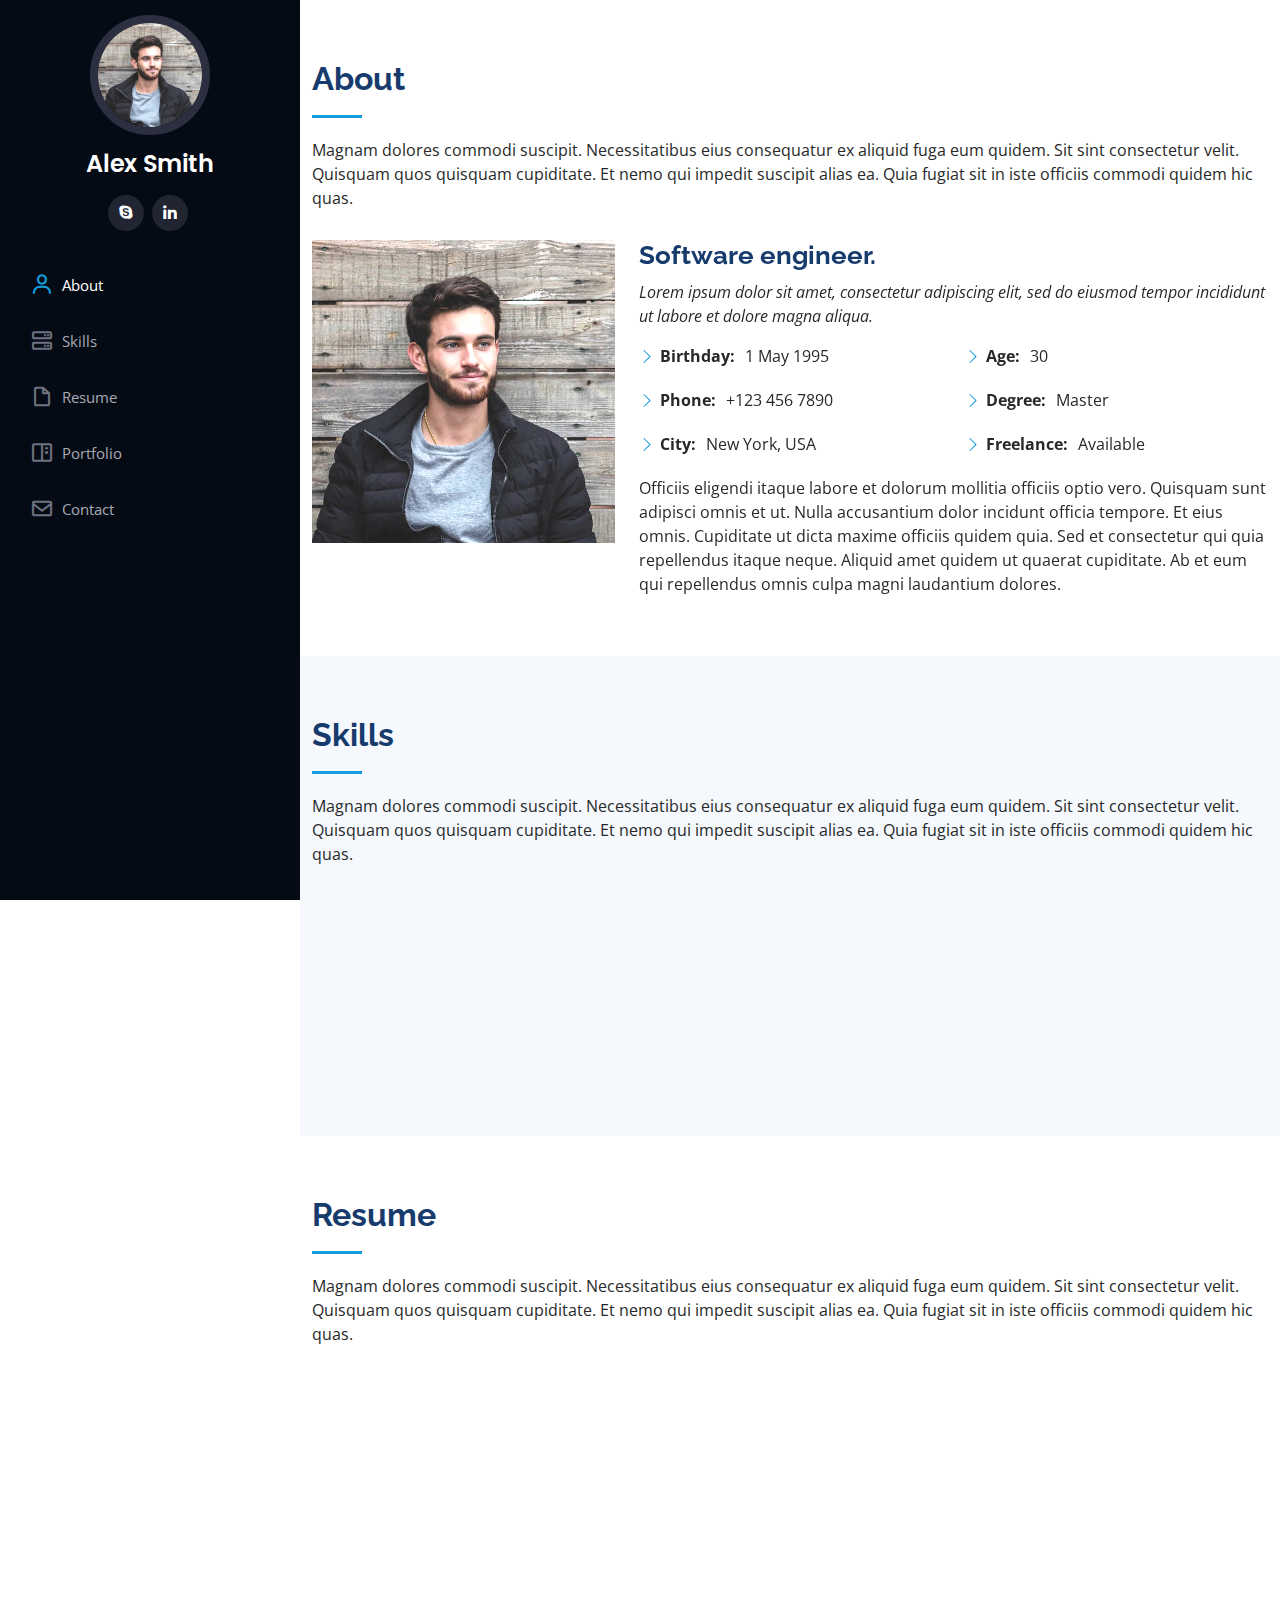
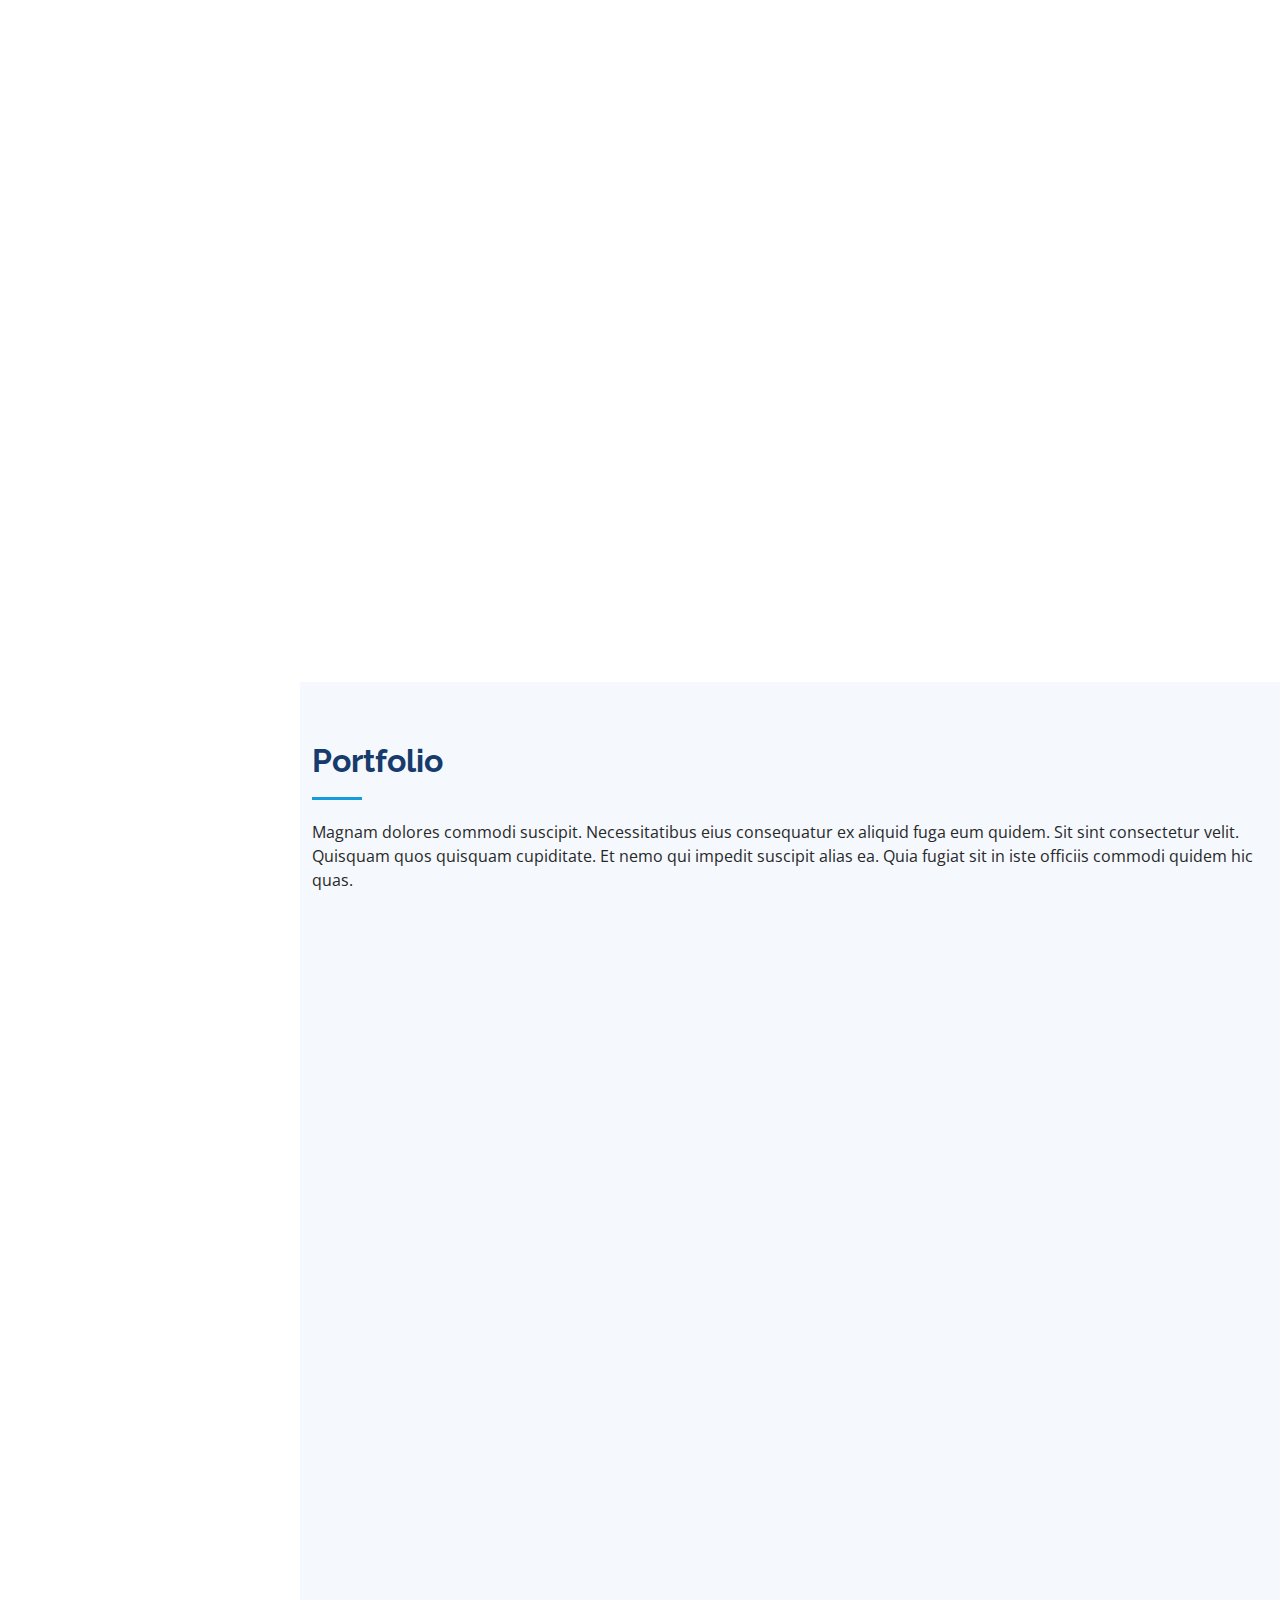
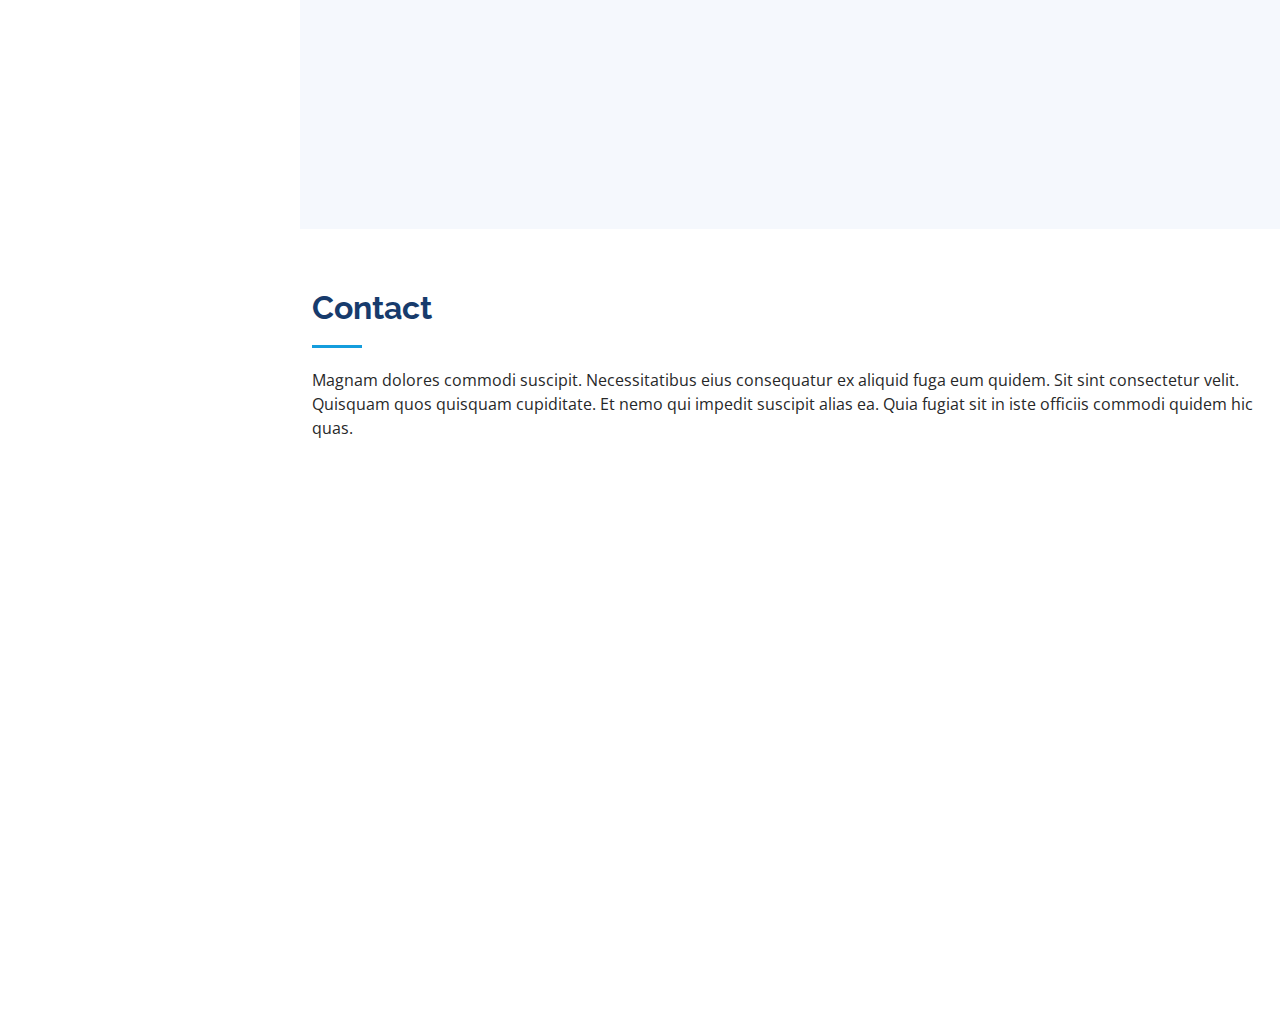
==== index.html @ 9b65c8a4 "first commit" ====
<!DOCTYPE html>
<html lang="en">

<head>
  <meta charset="utf-8">
  <meta content="width=device-width, initial-scale=1.0" name="viewport">

  <title>Portfolio</title>
  <meta content="" name="description">
  <meta content="" name="keywords">

  <!-- Favicons -->
  <link href="assets/img/favicon.png" rel="icon">
  <link href="assets/img/apple-touch-icon.png" rel="apple-touch-icon">

  <!-- Google Fonts -->
  <link href="https://fonts.googleapis.com/css?family=Open+Sans:300,300i,400,400i,600,600i,700,700i|Raleway:300,300i,400,400i,500,500i,600,600i,700,700i|Poppins:300,300i,400,400i,500,500i,600,600i,700,700i" rel="stylesheet">

  <!-- Vendor CSS Files -->
  <link href="assets/vendor/aos/aos.css" rel="stylesheet">
  <link href="assets/vendor/bootstrap/css/bootstrap.min.css" rel="stylesheet">
  <link href="assets/vendor/bootstrap-icons/bootstrap-icons.css" rel="stylesheet">
  <link href="assets/vendor/boxicons/css/boxicons.min.css" rel="stylesheet">
  <link href="assets/vendor/glightbox/css/glightbox.min.css" rel="stylesheet">
  <link href="assets/vendor/swiper/swiper-bundle.min.css" rel="stylesheet">

  <!-- Template Main CSS File -->
  <link href="assets/css/style.css" rel="stylesheet">

  <!-- =======================================================
  * Template Name: iPortfolio - v3.7.0
  * Template URL: https://bootstrapmade.com/iportfolio-bootstrap-portfolio-websites-template/
  * Author: BootstrapMade.com
  * License: https://bootstrapmade.com/license/
  ======================================================== -->
</head>

<body>

  <!-- ======= Mobile nav toggle button ======= -->
  <i class="bi bi-list mobile-nav-toggle d-xl-none"></i>

  <!-- ======= Header ======= -->
  <header id="header">
    <div class="d-flex flex-column">

      <div class="profile">
        <img src="assets/img/profile-img.jpg" alt="" class="img-fluid rounded-circle">
        <h1 class="text-light"><a href="index.html">Alex Smith</a></h1>
        <div class="social-links mt-3 text-center">
          <a href="#" class="google-plus"><i class="bx bxl-skype"></i></a>
          <a href="#" class="linkedin"><i class="bx bxl-linkedin"></i></a>
        </div>
      </div>

      <nav id="navbar" class="nav-menu navbar">
        <ul>
          <li><a href="#about" class="nav-link scrollto"><i class="bx bx-user"></i> <span>About</span></a></li>
          <li><a href="#skills" class="nav-link scrollto"><i class="bx bx-server"></i> <span>Skills</span></a></li>
          <li><a href="#resume" class="nav-link scrollto"><i class="bx bx-file-blank"></i> <span>Resume</span></a></li>
          <li><a href="#portfolio" class="nav-link scrollto"><i class="bx bx-book-content"></i> <span>Portfolio</span></a></li>
          <li><a href="#contact" class="nav-link scrollto"><i class="bx bx-envelope"></i> <span>Contact</span></a></li>
        </ul>
      </nav><!-- .nav-menu -->
    </div>
  </header><!-- End Header -->

  <main id="main">

    <!-- ======= About Section ======= -->
    <section id="about" class="about">
      <div class="container">

        <div class="section-title">
          <h2>About</h2>
          <p>Magnam dolores commodi suscipit. Necessitatibus eius consequatur ex aliquid fuga eum quidem. Sit sint consectetur velit. Quisquam quos quisquam cupiditate. Et nemo qui impedit suscipit alias ea. Quia fugiat sit in iste officiis commodi quidem hic quas.</p>
        </div>

        <div class="row">
          <div class="col-lg-4" data-aos="fade-right">
            <img src="assets/img/profile-img.jpg" class="img-fluid" alt="">
          </div>
          <div class="col-lg-8 pt-4 pt-lg-0 content" data-aos="fade-left">
            <h3>Software engineer.</h3>
            <p class="fst-italic">
              Lorem ipsum dolor sit amet, consectetur adipiscing elit, sed do eiusmod tempor incididunt ut labore et dolore
              magna aliqua.
            </p>
            <div class="row">
              <div class="col-lg-6">
                <ul>
                  <li><i class="bi bi-chevron-right"></i> <strong>Birthday:</strong> <span>1 May 1995</span></li>
                  <li><i class="bi bi-chevron-right"></i> <strong>Phone:</strong> <span>+123 456 7890</span></li>
                  <li><i class="bi bi-chevron-right"></i> <strong>City:</strong> <span>New York, USA</span></li>
                </ul>
              </div>
              <div class="col-lg-6">
                <ul>
                  <li><i class="bi bi-chevron-right"></i> <strong>Age:</strong> <span>30</span></li>
                  <li><i class="bi bi-chevron-right"></i> <strong>Degree:</strong> <span>Master</span></li>
                  <li><i class="bi bi-chevron-right"></i> <strong>Freelance:</strong> <span>Available</span></li>
                </ul>
              </div>
            </div>
            <p>
              Officiis eligendi itaque labore et dolorum mollitia officiis optio vero. Quisquam sunt adipisci omnis et ut. Nulla accusantium dolor incidunt officia tempore. Et eius omnis.
              Cupiditate ut dicta maxime officiis quidem quia. Sed et consectetur qui quia repellendus itaque neque. Aliquid amet quidem ut quaerat cupiditate. Ab et eum qui repellendus omnis culpa magni laudantium dolores.
            </p>
          </div>
        </div>

      </div>
    </section><!-- End About Section -->

    <!-- ======= Skills Section ======= -->
    <section id="skills" class="skills section-bg">
      <div class="container">

        <div class="section-title">
          <h2>Skills</h2>
          <p>Magnam dolores commodi suscipit. Necessitatibus eius consequatur ex aliquid fuga eum quidem. Sit sint consectetur velit. Quisquam quos quisquam cupiditate. Et nemo qui impedit suscipit alias ea. Quia fugiat sit in iste officiis commodi quidem hic quas.</p>
        </div>

        <div class="row skills-content">

          <div class="col-lg-6" data-aos="fade-up">

            <div class="progress">
              <span class="skill">HTML <i class="val">100%</i></span>
              <div class="progress-bar-wrap">
                <div class="progress-bar" role="progressbar" aria-valuenow="100" aria-valuemin="0" aria-valuemax="100"></div>
              </div>
            </div>

            <div class="progress">
              <span class="skill">CSS <i class="val">90%</i></span>
              <div class="progress-bar-wrap">
                <div class="progress-bar" role="progressbar" aria-valuenow="90" aria-valuemin="0" aria-valuemax="100"></div>
              </div>
            </div>

            <div class="progress">
              <span class="skill">JavaScript <i class="val">75%</i></span>
              <div class="progress-bar-wrap">
                <div class="progress-bar" role="progressbar" aria-valuenow="75" aria-valuemin="0" aria-valuemax="100"></div>
              </div>
            </div>

          </div>

          <div class="col-lg-6" data-aos="fade-up" data-aos-delay="100">

            <div class="progress">
              <span class="skill">PHP <i class="val">80%</i></span>
              <div class="progress-bar-wrap">
                <div class="progress-bar" role="progressbar" aria-valuenow="80" aria-valuemin="0" aria-valuemax="100"></div>
              </div>
            </div>

            <div class="progress">
              <span class="skill">WordPress/CMS <i class="val">90%</i></span>
              <div class="progress-bar-wrap">
                <div class="progress-bar" role="progressbar" aria-valuenow="90" aria-valuemin="0" aria-valuemax="100"></div>
              </div>
            </div>

            <div class="progress">
              <span class="skill">Photoshop <i class="val">55%</i></span>
              <div class="progress-bar-wrap">
                <div class="progress-bar" role="progressbar" aria-valuenow="55" aria-valuemin="0" aria-valuemax="100"></div>
              </div>
            </div>

          </div>

        </div>

      </div>
    </section><!-- End Skills Section -->

    <!-- ======= Resume Section ======= -->
    <section id="resume" class="resume">
      <div class="container">

        <div class="section-title">
          <h2>Resume</h2>
          <p>Magnam dolores commodi suscipit. Necessitatibus eius consequatur ex aliquid fuga eum quidem. Sit sint consectetur velit. Quisquam quos quisquam cupiditate. Et nemo qui impedit suscipit alias ea. Quia fugiat sit in iste officiis commodi quidem hic quas.</p>
        </div>

        <div class="row">
          <div class="col-lg-6" data-aos="fade-up">
            <h3 class="resume-title">Sumary</h3>
            <div class="resume-item pb-0">
              <h4>Alex Smith</h4>
              <p><em>Innovative and deadline-driven Graphic Designer with 3+ years of experience designing and developing user-centered digital/print marketing material from initial concept to final, polished deliverable.</em></p>
              <ul>
                <li>Portland par 127,Orlando, FL</li>
                <li>(123) 456-7891</li>
                <li>alice.barkley@example.com</li>
              </ul>
            </div>

            <h3 class="resume-title">Education</h3>
            <div class="resume-item">
              <h4>Master of Fine Arts &amp; Graphic Design</h4>
              <h5>2015 - 2016</h5>
              <p><em>Rochester Institute of Technology, Rochester, NY</em></p>
              <p>Qui deserunt veniam. Et sed aliquam labore tempore sed quisquam iusto autem sit. Ea vero voluptatum qui ut dignissimos deleniti nerada porti sand markend</p>
            </div>
            <div class="resume-item">
              <h4>Bachelor of Fine Arts &amp; Graphic Design</h4>
              <h5>2010 - 2014</h5>
              <p><em>Rochester Institute of Technology, Rochester, NY</em></p>
              <p>Quia nobis sequi est occaecati aut. Repudiandae et iusto quae reiciendis et quis Eius vel ratione eius unde vitae rerum voluptates asperiores voluptatem Earum molestiae consequatur neque etlon sader mart dila</p>
            </div>
          </div>
          <div class="col-lg-6" data-aos="fade-up" data-aos-delay="100">
            <h3 class="resume-title">Professional Experience</h3>
            <div class="resume-item">
              <h4>Senior graphic design specialist</h4>
              <h5>2019 - Present</h5>
              <p><em>Experion, New York, NY </em></p>
              <ul>
                <li>Lead in the design, development, and implementation of the graphic, layout, and production communication materials</li>
                <li>Delegate tasks to the 7 members of the design team and provide counsel on all aspects of the project. </li>
                <li>Supervise the assessment of all graphic materials in order to ensure quality and accuracy of the design</li>
                <li>Oversee the efficient use of production project budgets ranging from $2,000 - $25,000</li>
              </ul>
            </div>
            <div class="resume-item">
              <h4>Graphic design specialist</h4>
              <h5>2017 - 2018</h5>
              <p><em>Stepping Stone Advertising, New York, NY</em></p>
              <ul>
                <li>Developed numerous marketing programs (logos, brochures,infographics, presentations, and advertisements).</li>
                <li>Managed up to 5 projects or tasks at a given time while under pressure</li>
                <li>Recommended and consulted with clients on the most appropriate graphic design</li>
                <li>Created 4+ design presentations and proposals a month for clients and account managers</li>
              </ul>
            </div>
          </div>
        </div>

      </div>
    </section><!-- End Resume Section -->

    <!-- ======= Portfolio Section ======= -->
    <section id="portfolio" class="portfolio section-bg">
      <div class="container">

        <div class="section-title">
          <h2>Portfolio</h2>
          <p>Magnam dolores commodi suscipit. Necessitatibus eius consequatur ex aliquid fuga eum quidem. Sit sint consectetur velit. Quisquam quos quisquam cupiditate. Et nemo qui impedit suscipit alias ea. Quia fugiat sit in iste officiis commodi quidem hic quas.</p>
        </div>

        <div class="row" data-aos="fade-up">
          <div class="col-lg-12 d-flex justify-content-center">
            <ul id="portfolio-flters">
              <li data-filter="*" class="filter-active">All</li>
              <li data-filter=".filter-app">App</li>
              <li data-filter=".filter-card">Card</li>
              <li data-filter=".filter-web">Web</li>
            </ul>
          </div>
        </div>

        <div class="row portfolio-container" data-aos="fade-up" data-aos-delay="100">

          <div class="col-lg-4 col-md-6 portfolio-item filter-app">
            <div class="portfolio-wrap">
              <img src="assets/img/portfolio/portfolio-1.jpg" class="img-fluid" alt="">
              <div class="portfolio-links">
                <a href="assets/img/portfolio/portfolio-1.jpg" data-gallery="portfolioGallery" class="portfolio-lightbox" title="App 1"><i class="bx bx-plus"></i></a>
                <a href="portfolio-details.html" title="More Details"><i class="bx bx-link"></i></a>
              </div>
            </div>
          </div>

          <div class="col-lg-4 col-md-6 portfolio-item filter-web">
            <div class="portfolio-wrap">
              <img src="assets/img/portfolio/portfolio-2.jpg" class="img-fluid" alt="">
              <div class="portfolio-links">
                <a href="assets/img/portfolio/portfolio-2.jpg" data-gallery="portfolioGallery" class="portfolio-lightbox" title="Web 3"><i class="bx bx-plus"></i></a>
                <a href="portfolio-details.html" title="More Details"><i class="bx bx-link"></i></a>
              </div>
            </div>
          </div>

          <div class="col-lg-4 col-md-6 portfolio-item filter-app">
            <div class="portfolio-wrap">
              <img src="assets/img/portfolio/portfolio-3.jpg" class="img-fluid" alt="">
              <div class="portfolio-links">
                <a href="assets/img/portfolio/portfolio-3.jpg" data-gallery="portfolioGallery" class="portfolio-lightbox" title="App 2"><i class="bx bx-plus"></i></a>
                <a href="portfolio-details.html" title="More Details"><i class="bx bx-link"></i></a>
              </div>
            </div>
          </div>

          <div class="col-lg-4 col-md-6 portfolio-item filter-card">
            <div class="portfolio-wrap">
              <img src="assets/img/portfolio/portfolio-4.jpg" class="img-fluid" alt="">
              <div class="portfolio-links">
                <a href="assets/img/portfolio/portfolio-4.jpg" data-gallery="portfolioGallery" class="portfolio-lightbox" title="Card 2"><i class="bx bx-plus"></i></a>
                <a href="portfolio-details.html" title="More Details"><i class="bx bx-link"></i></a>
              </div>
            </div>
          </div>

          <div class="col-lg-4 col-md-6 portfolio-item filter-web">
            <div class="portfolio-wrap">
              <img src="assets/img/portfolio/portfolio-5.jpg" class="img-fluid" alt="">
              <div class="portfolio-links">
                <a href="assets/img/portfolio/portfolio-5.jpg" data-gallery="portfolioGallery" class="portfolio-lightbox" title="Web 2"><i class="bx bx-plus"></i></a>
                <a href="portfolio-details.html" title="More Details"><i class="bx bx-link"></i></a>
              </div>
            </div>
          </div>

          <div class="col-lg-4 col-md-6 portfolio-item filter-app">
            <div class="portfolio-wrap">
              <img src="assets/img/portfolio/portfolio-6.jpg" class="img-fluid" alt="">
              <div class="portfolio-links">
                <a href="assets/img/portfolio/portfolio-6.jpg" data-gallery="portfolioGallery" class="portfolio-lightbox" title="App 3"><i class="bx bx-plus"></i></a>
                <a href="portfolio-details.html" title="More Details"><i class="bx bx-link"></i></a>
              </div>
            </div>
          </div>

          <div class="col-lg-4 col-md-6 portfolio-item filter-card">
            <div class="portfolio-wrap">
              <img src="assets/img/portfolio/portfolio-7.jpg" class="img-fluid" alt="">
              <div class="portfolio-links">
                <a href="assets/img/portfolio/portfolio-7.jpg" data-gallery="portfolioGallery" class="portfolio-lightbox" title="Card 1"><i class="bx bx-plus"></i></a>
                <a href="portfolio-details.html" title="More Details"><i class="bx bx-link"></i></a>
              </div>
            </div>
          </div>

          <div class="col-lg-4 col-md-6 portfolio-item filter-card">
            <div class="portfolio-wrap">
              <img src="assets/img/portfolio/portfolio-8.jpg" class="img-fluid" alt="">
              <div class="portfolio-links">
                <a href="assets/img/portfolio/portfolio-8.jpg" data-gallery="portfolioGallery" class="portfolio-lightbox" title="Card 3"><i class="bx bx-plus"></i></a>
                <a href="portfolio-details.html" title="More Details"><i class="bx bx-link"></i></a>
              </div>
            </div>
          </div>

          <div class="col-lg-4 col-md-6 portfolio-item filter-web">
            <div class="portfolio-wrap">
              <img src="assets/img/portfolio/portfolio-9.jpg" class="img-fluid" alt="">
              <div class="portfolio-links">
                <a href="assets/img/portfolio/portfolio-9.jpg" data-gallery="portfolioGallery" class="portfolio-lightbox" title="Web 3"><i class="bx bx-plus"></i></a>
                <a href="portfolio-details.html" title="More Details"><i class="bx bx-link"></i></a>
              </div>
            </div>
          </div>

        </div>

      </div>
    </section><!-- End Portfolio Section -->

    <!-- ======= Contact Section ======= -->
    <section id="contact" class="contact">
      <div class="container">

        <div class="section-title">
          <h2>Contact</h2>
          <p>Magnam dolores commodi suscipit. Necessitatibus eius consequatur ex aliquid fuga eum quidem. Sit sint consectetur velit. Quisquam quos quisquam cupiditate. Et nemo qui impedit suscipit alias ea. Quia fugiat sit in iste officiis commodi quidem hic quas.</p>
        </div>

        <div class="row" data-aos="fade-in">

          <div class="col-lg-7 mt-5 mt-lg-0 d-flex align-items-stretch">
            <form action="forms/contact.php" method="post" role="form" class="php-email-form">
              <div class="row">
                <div class="form-group col-md-6">
                  <label for="name">Your Name</label>
                  <input type="text" name="name" class="form-control" id="name" required>
                </div>
                <div class="form-group col-md-6">
                  <label for="name">Your Email</label>
                  <input type="email" class="form-control" name="email" id="email" required>
                </div>
              </div>
              <div class="form-group">
                <label for="name">Subject</label>
                <input type="text" class="form-control" name="subject" id="subject" required>
              </div>
              <div class="form-group">
                <label for="name">Message</label>
                <textarea class="form-control" name="message" rows="2" required></textarea>
              </div>
              <div class="my-3">
                <div class="loading">Loading</div>
                <div class="error-message"></div>
                <div class="sent-message">Your message has been sent. Thank you!</div>
              </div>
              <div class="text-center"><button type="submit">Send Message</button></div>
            </form>
          </div>

          <div class="col-lg-5 d-flex align-items-stretch">
            <div class="info">
              <div class="address">
                <i class="bi bi-geo-alt"></i>
                <h4>Location:</h4>
                <p>A108 Adam Street, New York, NY 535022</p>
              </div>

              <div class="email">
                <i class="bi bi-envelope"></i>
                <h4>Email:</h4>
                <p>info@example.com</p>
              </div>

              <div class="phone">
                <i class="bi bi-phone"></i>
                <h4>Call:</h4>
                <p>+1 5589 55488 55s</p>
              </div>
            </div>

          </div>

        </div>

      </div>
    </section><!-- End Contact Section -->

  </main><!-- End #main -->

  <!-- ======= Footer ======= -->
  <footer id="footer">
  </footer><!-- End  Footer -->

  <a href="#" class="back-to-top d-flex align-items-center justify-content-center"><i class="bi bi-arrow-up-short"></i></a>

  <!-- Vendor JS Files -->
  <script src="assets/vendor/purecounter/purecounter.js"></script>
  <script src="assets/vendor/aos/aos.js"></script>
  <script src="assets/vendor/bootstrap/js/bootstrap.bundle.min.js"></script>
  <script src="assets/vendor/glightbox/js/glightbox.min.js"></script>
  <script src="assets/vendor/isotope-layout/isotope.pkgd.min.js"></script>
  <script src="assets/vendor/swiper/swiper-bundle.min.js"></script>
  <script src="assets/vendor/typed.js/typed.min.js"></script>
  <script src="assets/vendor/waypoints/noframework.waypoints.js"></script>
  <script src="assets/vendor/php-email-form/validate.js"></script>

  <!-- Template Main JS File -->
  <script src="assets/js/main.js"></script>

</body>

</html>
---- assets/css/style.css ----
/**
* Template Name: iPortfolio - v3.7.0
* Template URL: https://bootstrapmade.com/iportfolio-bootstrap-portfolio-websites-template/
* Author: BootstrapMade.com
* License: https://bootstrapmade.com/license/
*/

/*--------------------------------------------------------------
# General
--------------------------------------------------------------*/
body {
  font-family: "Open Sans", sans-serif;
  color: #272829;
}

a {
  color: #149ddd;
  text-decoration: none;
}

a:hover {
  color: #37b3ed;
  text-decoration: none;
}

h1, h2, h3, h4, h5, h6 {
  font-family: "Raleway", sans-serif;
}

/*--------------------------------------------------------------
# Back to top button
--------------------------------------------------------------*/
.back-to-top {
  position: fixed;
  visibility: hidden;
  opacity: 0;
  right: 15px;
  bottom: 15px;
  z-index: 996;
  background: #149ddd;
  width: 40px;
  height: 40px;
  border-radius: 50px;
  transition: all 0.4s;
}
.back-to-top i {
  font-size: 28px;
  color: #fff;
  line-height: 0;
}
.back-to-top:hover {
  background: #2eafec;
  color: #fff;
}
.back-to-top.active {
  visibility: visible;
  opacity: 1;
}

/*--------------------------------------------------------------
# Header
--------------------------------------------------------------*/
#header {
  position: fixed;
  top: 0;
  left: 0;
  bottom: 0;
  width: 300px;
  transition: all ease-in-out 0.5s;
  z-index: 9997;
  transition: all 0.5s;
  padding: 0 15px;
  background: #040b14;
  overflow-y: auto;
}
#header .profile img {
  margin: 15px auto;
  display: block;
  width: 120px;
  border: 8px solid #2c2f3f;
}
#header .profile h1 {
  font-size: 24px;
  margin: 0;
  padding: 0;
  font-weight: 600;
  -moz-text-align-last: center;
  text-align-last: center;
  font-family: "Poppins", sans-serif;
}
#header .profile h1 a, #header .profile h1 a:hover {
  color: #fff;
  text-decoration: none;
}
#header .profile .social-links a {
  font-size: 18px;
  display: inline-block;
  background: #212431;
  color: #fff;
  line-height: 1;
  padding: 8px 0;
  margin-right: 4px;
  border-radius: 50%;
  text-align: center;
  width: 36px;
  height: 36px;
  transition: 0.3s;
}
#header .profile .social-links a:hover {
  background: #149ddd;
  color: #fff;
  text-decoration: none;
}

#main {
  margin-left: 300px;
}

@media (max-width: 1199px) {
  #header {
    left: -300px;
  }

  #main {
    margin-left: 0;
  }
}
/*--------------------------------------------------------------
# Navigation Menu
--------------------------------------------------------------*/
/* Desktop Navigation */
.nav-menu {
  padding: 30px 0 0 0;
}
.nav-menu * {
  margin: 0;
  padding: 0;
  list-style: none;
}
.nav-menu > ul > li {
  position: relative;
  white-space: nowrap;
}
.nav-menu a, .nav-menu a:focus {
  display: flex;
  align-items: center;
  color: #a8a9b4;
  padding: 12px 15px;
  margin-bottom: 8px;
  transition: 0.3s;
  font-size: 15px;
}
.nav-menu a i, .nav-menu a:focus i {
  font-size: 24px;
  padding-right: 8px;
  color: #6f7180;
}
.nav-menu a:hover, .nav-menu .active, .nav-menu .active:focus, .nav-menu li:hover > a {
  text-decoration: none;
  color: #fff;
}
.nav-menu a:hover i, .nav-menu .active i, .nav-menu .active:focus i, .nav-menu li:hover > a i {
  color: #149ddd;
}

/* Mobile Navigation */
.mobile-nav-toggle {
  position: fixed;
  right: 15px;
  top: 15px;
  z-index: 9998;
  border: 0;
  font-size: 24px;
  transition: all 0.4s;
  outline: none !important;
  background-color: #149ddd;
  color: #fff;
  width: 40px;
  height: 40px;
  display: inline-flex;
  align-items: center;
  justify-content: center;
  line-height: 0;
  border-radius: 50px;
  cursor: pointer;
}

.mobile-nav-active {
  overflow: hidden;
}
.mobile-nav-active #header {
  left: 0;
}

/*--------------------------------------------------------------
# Hero Section
--------------------------------------------------------------*/
#hero {
  width: 100%;
  height: 100vh;
  background: url("../img/hero-bg.jpg") top center;
  background-size: cover;
}
#hero:before {
  content: "";
  background: rgba(5, 13, 24, 0.3);
  position: absolute;
  bottom: 0;
  top: 0;
  left: 0;
  right: 0;
  z-index: 1;
}
#hero .hero-container {
  position: relative;
  z-index: 2;
  min-width: 300px;
}
#hero h1 {
  margin: 0 0 10px 0;
  font-size: 64px;
  font-weight: 700;
  line-height: 56px;
  color: #fff;
}
#hero p {
  color: #fff;
  margin-bottom: 50px;
  font-size: 26px;
  font-family: "Poppins", sans-serif;
}
#hero p span {
  color: #fff;
  padding-bottom: 4px;
  letter-spacing: 1px;
  border-bottom: 3px solid #149ddd;
}
@media (min-width: 1024px) {
  #hero {
    background-attachment: fixed;
  }
}
@media (max-width: 768px) {
  #hero h1 {
    font-size: 28px;
    line-height: 36px;
  }
  #hero h2 {
    font-size: 18px;
    line-height: 24px;
    margin-bottom: 30px;
  }
}

/*--------------------------------------------------------------
# Sections General
--------------------------------------------------------------*/
section {
  padding: 60px 0;
  overflow: hidden;
}

.section-bg {
  background: #f5f8fd;
}

.section-title {
  padding-bottom: 30px;
}
.section-title h2 {
  font-size: 32px;
  font-weight: bold;
  margin-bottom: 20px;
  padding-bottom: 20px;
  position: relative;
  color: #173b6c;
}
.section-title h2::after {
  content: "";
  position: absolute;
  display: block;
  width: 50px;
  height: 3px;
  background: #149ddd;
  bottom: 0;
  left: 0;
}
.section-title p {
  margin-bottom: 0;
}

/*--------------------------------------------------------------
# About
--------------------------------------------------------------*/
.about .content h3 {
  font-weight: 700;
  font-size: 26px;
  color: #173b6c;
}
.about .content ul {
  list-style: none;
  padding: 0;
}
.about .content ul li {
  margin-bottom: 20px;
  display: flex;
  align-items: center;
}
.about .content ul strong {
  margin-right: 10px;
}
.about .content ul i {
  font-size: 16px;
  margin-right: 5px;
  color: #149ddd;
  line-height: 0;
}
.about .content p:last-child {
  margin-bottom: 0;
}

/*--------------------------------------------------------------
# Facts
--------------------------------------------------------------*/
.facts {
  padding-bottom: 30px;
}
.facts .count-box {
  padding: 30px;
  width: 100%;
}
.facts .count-box i {
  display: block;
  font-size: 44px;
  color: #149ddd;
  float: left;
  line-height: 0;
}
.facts .count-box span {
  font-size: 48px;
  line-height: 40px;
  display: block;
  font-weight: 700;
  color: #050d18;
  margin-left: 60px;
}
.facts .count-box p {
  padding: 15px 0 0 0;
  margin: 0 0 0 60px;
  font-family: "Raleway", sans-serif;
  font-size: 14px;
  color: #122f57;
}
.facts .count-box a {
  font-weight: 600;
  display: block;
  margin-top: 20px;
  color: #122f57;
  font-size: 15px;
  font-family: "Poppins", sans-serif;
  transition: ease-in-out 0.3s;
}
.facts .count-box a:hover {
  color: #1f5297;
}

/*--------------------------------------------------------------
# Akills
--------------------------------------------------------------*/
.skills .progress {
  height: 60px;
  display: block;
  background: none;
  border-radius: 0;
}
.skills .progress .skill {
  padding: 0;
  margin: 0 0 6px 0;
  text-transform: uppercase;
  display: block;
  font-weight: 600;
  font-family: "Poppins", sans-serif;
  color: #050d18;
}
.skills .progress .skill .val {
  float: right;
  font-style: normal;
}
.skills .progress-bar-wrap {
  background: #dce8f8;
  height: 10px;
}
.skills .progress-bar {
  width: 1px;
  height: 10px;
  transition: 0.9s;
  background-color: #149ddd;
}

/*--------------------------------------------------------------
# Resume
--------------------------------------------------------------*/
.resume .resume-title {
  font-size: 26px;
  font-weight: 700;
  margin-top: 20px;
  margin-bottom: 20px;
  color: #050d18;
}
.resume .resume-item {
  padding: 0 0 20px 20px;
  margin-top: -2px;
  border-left: 2px solid #1f5297;
  position: relative;
}
.resume .resume-item h4 {
  line-height: 18px;
  font-size: 18px;
  font-weight: 600;
  text-transform: uppercase;
  font-family: "Poppins", sans-serif;
  color: #050d18;
  margin-bottom: 10px;
}
.resume .resume-item h5 {
  font-size: 16px;
  background: #e4edf9;
  padding: 5px 15px;
  display: inline-block;
  font-weight: 600;
  margin-bottom: 10px;
}
.resume .resume-item ul {
  padding-left: 20px;
}
.resume .resume-item ul li {
  padding-bottom: 10px;
}
.resume .resume-item:last-child {
  padding-bottom: 0;
}
.resume .resume-item::before {
  content: "";
  position: absolute;
  width: 16px;
  height: 16px;
  border-radius: 50px;
  left: -9px;
  top: 0;
  background: #fff;
  border: 2px solid #1f5297;
}

/*--------------------------------------------------------------
# Portfolio
--------------------------------------------------------------*/
.portfolio .portfolio-item {
  margin-bottom: 30px;
}
.portfolio #portfolio-flters {
  padding: 0;
  margin: 0 auto 35px auto;
  list-style: none;
  text-align: center;
  background: #fff;
  border-radius: 50px;
  padding: 2px 15px;
}
.portfolio #portfolio-flters li {
  cursor: pointer;
  display: inline-block;
  padding: 10px 15px 8px 15px;
  font-size: 14px;
  font-weight: 600;
  line-height: 1;
  text-transform: uppercase;
  color: #272829;
  margin-bottom: 5px;
  transition: all 0.3s ease-in-out;
}
.portfolio #portfolio-flters li:hover, .portfolio #portfolio-flters li.filter-active {
  color: #149ddd;
}
.portfolio #portfolio-flters li:last-child {
  margin-right: 0;
}
.portfolio .portfolio-wrap {
  transition: 0.3s;
  position: relative;
  overflow: hidden;
  z-index: 1;
}
.portfolio .portfolio-wrap::before {
  content: "";
  background: rgba(255, 255, 255, 0.5);
  position: absolute;
  left: 0;
  right: 0;
  top: 0;
  bottom: 0;
  transition: all ease-in-out 0.3s;
  z-index: 2;
  opacity: 0;
}
.portfolio .portfolio-wrap .portfolio-links {
  opacity: 1;
  left: 0;
  right: 0;
  bottom: -60px;
  z-index: 3;
  position: absolute;
  transition: all ease-in-out 0.3s;
  display: flex;
  justify-content: center;
}
.portfolio .portfolio-wrap .portfolio-links a {
  color: #fff;
  font-size: 28px;
  text-align: center;
  background: rgba(20, 157, 221, 0.75);
  transition: 0.3s;
  width: 50%;
}
.portfolio .portfolio-wrap .portfolio-links a:hover {
  background: rgba(20, 157, 221, 0.95);
}
.portfolio .portfolio-wrap .portfolio-links a + a {
  border-left: 1px solid #37b3ed;
}
.portfolio .portfolio-wrap:hover::before {
  top: 0;
  left: 0;
  right: 0;
  bottom: 0;
  opacity: 1;
}
.portfolio .portfolio-wrap:hover .portfolio-links {
  opacity: 1;
  bottom: 0;
}

/*--------------------------------------------------------------
# Portfolio Details
--------------------------------------------------------------*/
.portfolio-details {
  padding-top: 40px;
}
.portfolio-details .portfolio-details-slider img {
  width: 100%;
}
.portfolio-details .portfolio-details-slider .swiper-pagination {
  margin-top: 20px;
  position: relative;
}
.portfolio-details .portfolio-details-slider .swiper-pagination .swiper-pagination-bullet {
  width: 12px;
  height: 12px;
  background-color: #fff;
  opacity: 1;
  border: 1px solid #149ddd;
}
.portfolio-details .portfolio-details-slider .swiper-pagination .swiper-pagination-bullet-active {
  background-color: #149ddd;
}
.portfolio-details .portfolio-info {
  padding: 30px;
  box-shadow: 0px 0 30px rgba(5, 13, 24, 0.08);
}
.portfolio-details .portfolio-info h3 {
  font-size: 22px;
  font-weight: 700;
  margin-bottom: 20px;
  padding-bottom: 20px;
  border-bottom: 1px solid #eee;
}
.portfolio-details .portfolio-info ul {
  list-style: none;
  padding: 0;
  font-size: 15px;
}
.portfolio-details .portfolio-info ul li + li {
  margin-top: 10px;
}
.portfolio-details .portfolio-description {
  padding-top: 30px;
}
.portfolio-details .portfolio-description h2 {
  font-size: 26px;
  font-weight: 700;
  margin-bottom: 20px;
}
.portfolio-details .portfolio-description p {
  padding: 0;
}

/*--------------------------------------------------------------
# Services
--------------------------------------------------------------*/
.services .icon-box {
  margin-bottom: 20px;
}
.services .icon {
  float: left;
  display: flex;
  align-items: center;
  justify-content: center;
  width: 54px;
  height: 54px;
  background: #149ddd;
  border-radius: 50%;
  transition: 0.5s;
  border: 1px solid #149ddd;
}
.services .icon i {
  color: #fff;
  font-size: 24px;
  line-height: 0;
}
.services .icon-box:hover .icon {
  background: #fff;
}
.services .icon-box:hover .icon i {
  color: #149ddd;
}
.services .title {
  margin-left: 80px;
  font-weight: 700;
  margin-bottom: 15px;
  font-size: 18px;
}
.services .title a {
  color: #343a40;
}
.services .title a:hover {
  color: #149ddd;
}
.services .description {
  margin-left: 80px;
  line-height: 24px;
  font-size: 14px;
}

/*--------------------------------------------------------------
# Testimonials
--------------------------------------------------------------*/
.testimonials .testimonials-carousel, .testimonials .testimonials-slider {
  overflow: hidden;
}
.testimonials .testimonial-item {
  box-sizing: content-box;
  text-align: center;
  min-height: 320px;
}
.testimonials .testimonial-item .testimonial-img {
  width: 90px;
  border-radius: 50%;
  margin: 0 auto;
}
.testimonials .testimonial-item h3 {
  font-size: 18px;
  font-weight: bold;
  margin: 10px 0 5px 0;
  color: #111;
}
.testimonials .testimonial-item h4 {
  font-size: 14px;
  color: #999;
  margin: 0;
}
.testimonials .testimonial-item .quote-icon-left, .testimonials .testimonial-item .quote-icon-right {
  color: #c3e8fa;
  font-size: 26px;
}
.testimonials .testimonial-item .quote-icon-left {
  display: inline-block;
  left: -5px;
  position: relative;
}
.testimonials .testimonial-item .quote-icon-right {
  display: inline-block;
  right: -5px;
  position: relative;
  top: 10px;
}
.testimonials .testimonial-item p {
  font-style: italic;
  margin: 0 15px 15px 15px;
  padding: 20px;
  background: #fff;
  position: relative;
  margin-bottom: 35px;
  border-radius: 6px;
  box-shadow: 0px 2px 15px rgba(0, 0, 0, 0.1);
}
.testimonials .testimonial-item p::after {
  content: "";
  width: 0;
  height: 0;
  border-top: 20px solid #fff;
  border-right: 20px solid transparent;
  border-left: 20px solid transparent;
  position: absolute;
  bottom: -20px;
  left: calc(50% - 20px);
}
.testimonials .swiper-pagination {
  margin-top: 20px;
  position: relative;
}
.testimonials .swiper-pagination .swiper-pagination-bullet {
  width: 12px;
  height: 12px;
  background-color: #fff;
  opacity: 1;
  border: 1px solid #149ddd;
}
.testimonials .swiper-pagination .swiper-pagination-bullet-active {
  background-color: #149ddd;
}

/*--------------------------------------------------------------
# Contact
--------------------------------------------------------------*/
.contact {
  padding-bottom: 130px;
}
.contact .info {
  padding: 70px 30px;
  background: #fff;
  width: 100%;
  box-shadow: 0 0 24px 0 rgba(0, 0, 0, 0.12);
}
.contact .info i {
  font-size: 20px;
  color: #149ddd;
  float: left;
  width: 44px;
  height: 44px;
  background: #dff3fc;
  display: flex;
  justify-content: center;
  align-items: center;
  border-radius: 50px;
  transition: all 0.3s ease-in-out;
}
.contact .info h4 {
  padding: 0 0 0 60px;
  font-size: 22px;
  font-weight: 600;
  margin-bottom: 5px;
  color: #050d18;
}
.contact .info p {
  padding: 0 0 10px 60px;
  margin-bottom: 20px;
  font-size: 14px;
  color: #173b6c;
}
.contact .info .email p {
  padding-top: 5px;
}
.contact .info .social-links {
  padding-left: 60px;
}
.contact .info .social-links a {
  font-size: 18px;
  display: inline-block;
  background: #333;
  color: #fff;
  line-height: 1;
  padding: 8px 0;
  border-radius: 50%;
  text-align: center;
  width: 36px;
  height: 36px;
  transition: 0.3s;
  margin-right: 10px;
}
.contact .info .social-links a:hover {
  background: #149ddd;
  color: #fff;
}
.contact .info .email:hover i, .contact .info .address:hover i, .contact .info .phone:hover i {
  background: #149ddd;
  color: #fff;
}
.contact .php-email-form {
  width: 100%;
  padding: 30px;
  background: #fff;
  box-shadow: 0 0 24px 0 rgba(0, 0, 0, 0.12);
}
.contact .php-email-form .form-group {
  padding-bottom: 8px;
}
.contact .php-email-form .validate {
  display: none;
  color: red;
  margin: 0 0 15px 0;
  font-weight: 400;
  font-size: 13px;
}
.contact .php-email-form .error-message {
  display: none;
  color: #fff;
  background: #ed3c0d;
  text-align: left;
  padding: 15px;
  font-weight: 600;
}
.contact .php-email-form .error-message br + br {
  margin-top: 25px;
}
.contact .php-email-form .sent-message {
  display: none;
  color: #fff;
  background: #18d26e;
  text-align: center;
  padding: 15px;
  font-weight: 600;
}
.contact .php-email-form .loading {
  display: none;
  background: #fff;
  text-align: center;
  padding: 15px;
}
.contact .php-email-form .loading:before {
  content: "";
  display: inline-block;
  border-radius: 50%;
  width: 24px;
  height: 24px;
  margin: 0 10px -6px 0;
  border: 3px solid #18d26e;
  border-top-color: #eee;
  -webkit-animation: animate-loading 1s linear infinite;
  animation: animate-loading 1s linear infinite;
}
.contact .php-email-form .form-group {
  margin-bottom: 15px;
}
.contact .php-email-form label {
  padding-bottom: 8px;
}
.contact .php-email-form input, .contact .php-email-form textarea {
  border-radius: 0;
  box-shadow: none;
  font-size: 14px;
}
.contact .php-email-form input {
  height: 44px;
}
.contact .php-email-form textarea {
  padding: 10px 15px;
}
.contact .php-email-form button[type=submit] {
  background: #149ddd;
  border: 0;
  padding: 10px 24px;
  color: #fff;
  transition: 0.4s;
  border-radius: 4px;
}
.contact .php-email-form button[type=submit]:hover {
  background: #37b3ed;
}
@-webkit-keyframes animate-loading {
  0% {
    transform: rotate(0deg);
  }
  100% {
    transform: rotate(360deg);
  }
}
@keyframes animate-loading {
  0% {
    transform: rotate(0deg);
  }
  100% {
    transform: rotate(360deg);
  }
}

/*--------------------------------------------------------------
# Breadcrumbs
--------------------------------------------------------------*/
.breadcrumbs {
  padding: 20px 0;
  background: #f9f9f9;
}
.breadcrumbs h2 {
  font-size: 26px;
  font-weight: 300;
}
.breadcrumbs ol {
  display: flex;
  flex-wrap: wrap;
  list-style: none;
  padding: 0;
  margin: 0;
  font-size: 15px;
}
.breadcrumbs ol li + li {
  padding-left: 10px;
}
.breadcrumbs ol li + li::before {
  display: inline-block;
  padding-right: 10px;
  color: #0e2442;
  content: "/";
}
@media (max-width: 768px) {
  .breadcrumbs .d-flex {
    display: block !important;
  }
  .breadcrumbs ol {
    display: block;
  }
  .breadcrumbs ol li {
    display: inline-block;
  }
}

/*--------------------------------------------------------------
# Footer
--------------------------------------------------------------*/
#footer {
  padding: 15px;
  color: #f4f6fd;
  font-size: 14px;
  position: fixed;
  left: 0;
  bottom: 0;
  width: 300px;
  z-index: 9999;
  background: #040b14;
}
#footer .copyright {
  text-align: center;
}
#footer .credits {
  padding-top: 5px;
  text-align: center;
  font-size: 13px;
  color: #eaebf0;
}
@media (max-width: 1199px) {
  #footer {
    position: static;
    width: auto;
    padding-right: 20px 15px;
  }
}
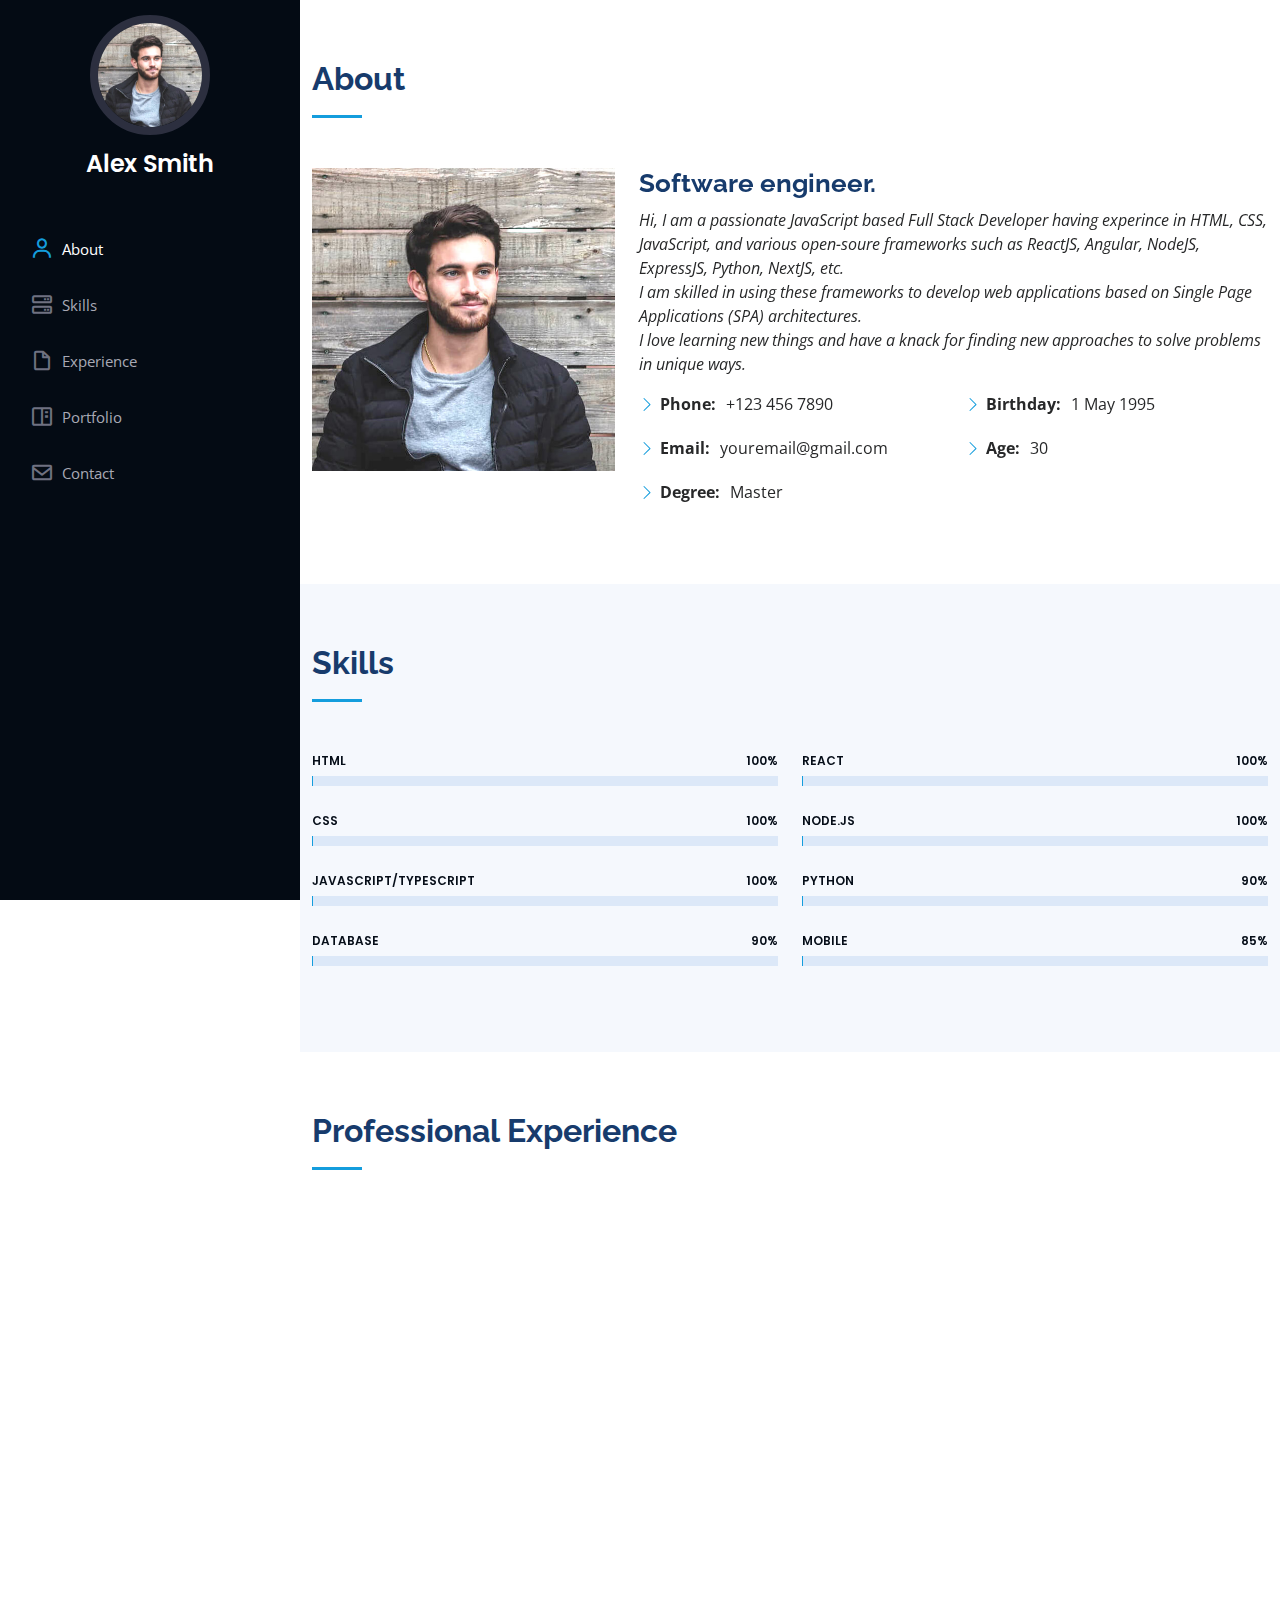
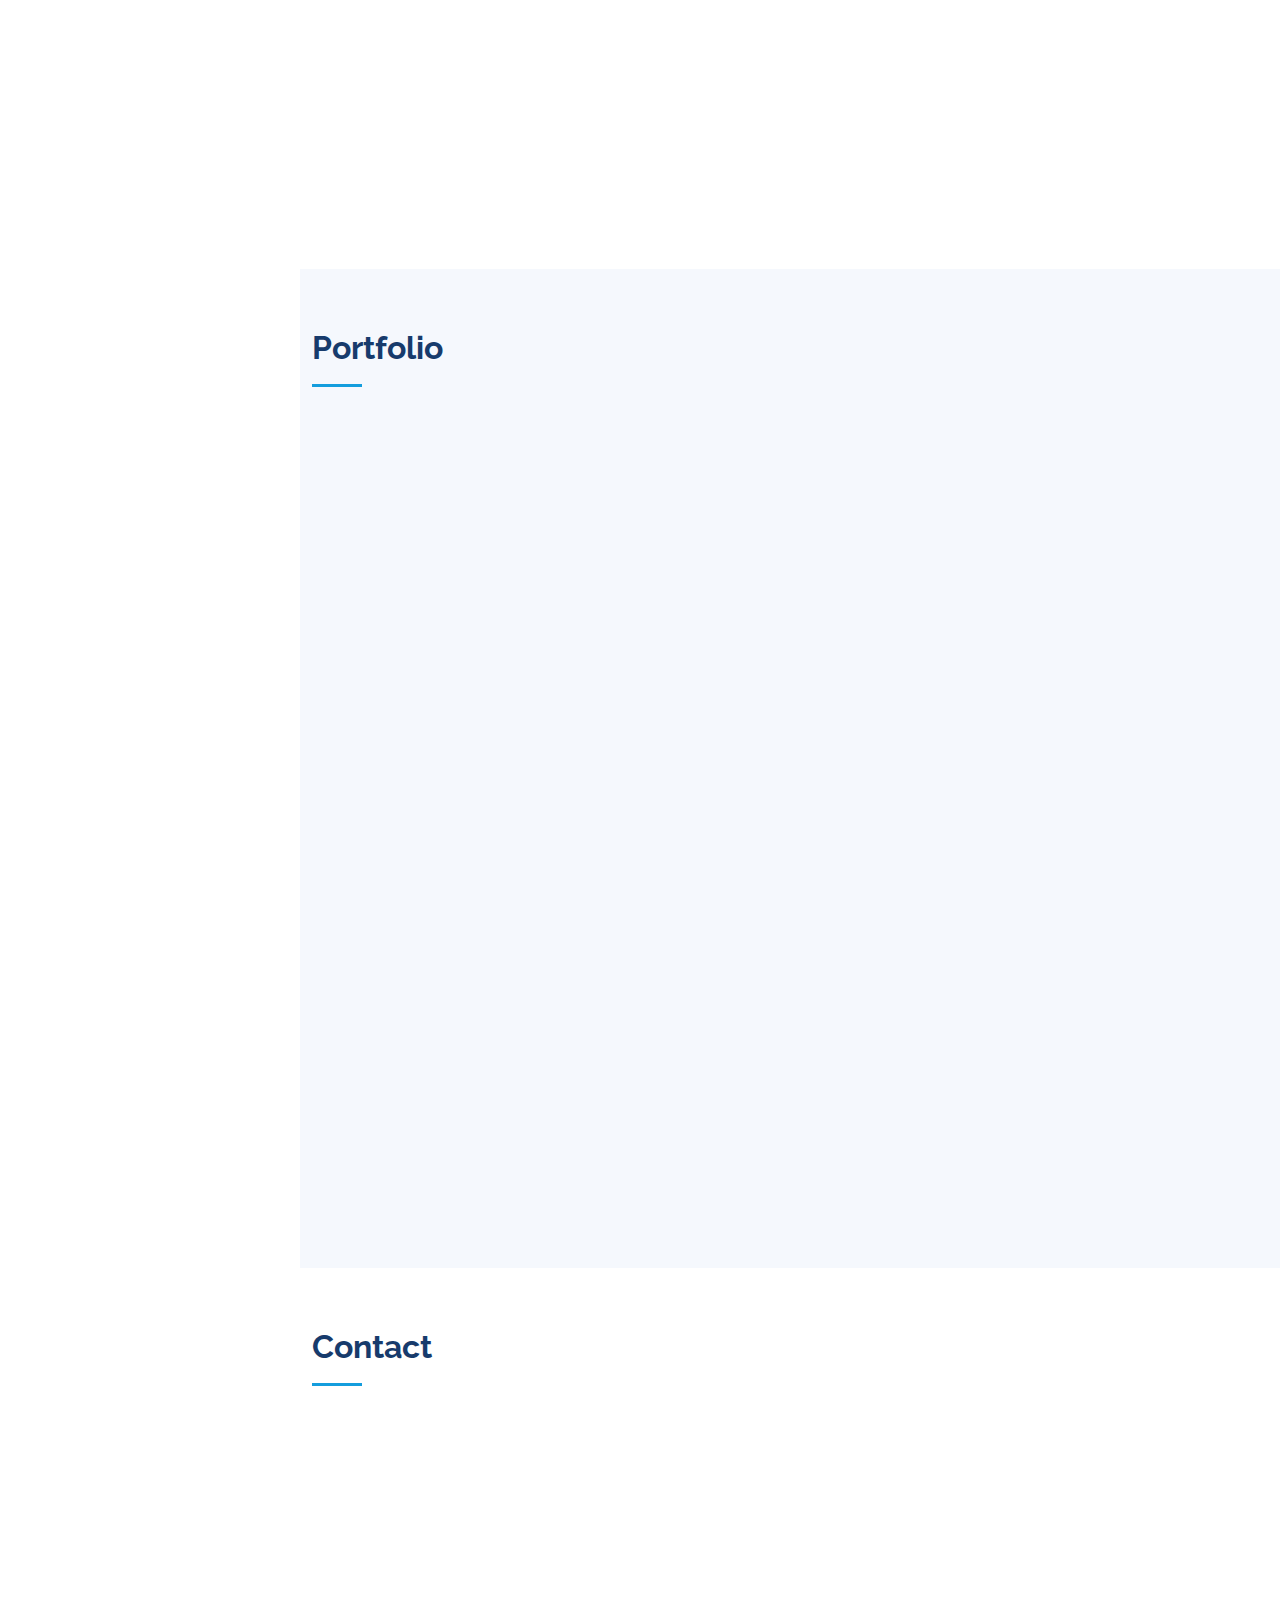
==== commit d0916846: "first commit" ====
--- a/index.html
+++ b/index.html
@@ -14,7 +14,9 @@
   <link href="assets/img/apple-touch-icon.png" rel="apple-touch-icon">
 
   <!-- Google Fonts -->
-  <link href="https://fonts.googleapis.com/css?family=Open+Sans:300,300i,400,400i,600,600i,700,700i|Raleway:300,300i,400,400i,500,500i,600,600i,700,700i|Poppins:300,300i,400,400i,500,500i,600,600i,700,700i" rel="stylesheet">
+  <link
+    href="https://fonts.googleapis.com/css?family=Open+Sans:300,300i,400,400i,600,600i,700,700i|Raleway:300,300i,400,400i,500,500i,600,600i,700,700i|Poppins:300,300i,400,400i,500,500i,600,600i,700,700i"
+    rel="stylesheet">
 
   <!-- Vendor CSS Files -->
   <link href="assets/vendor/aos/aos.css" rel="stylesheet">
@@ -48,8 +50,8 @@
         <img src="assets/img/profile-img.jpg" alt="" class="img-fluid rounded-circle">
         <h1 class="text-light"><a href="index.html">Alex Smith</a></h1>
         <div class="social-links mt-3 text-center">
-          <a href="#" class="google-plus"><i class="bx bxl-skype"></i></a>
-          <a href="#" class="linkedin"><i class="bx bxl-linkedin"></i></a>
+          <!-- <a href="#" class="google-plus"><i class="bx bxl-skype"></i></a>
+          <a href="#" class="linkedin"><i class="bx bxl-linkedin"></i></a> -->
         </div>
       </div>
 
@@ -57,8 +59,9 @@
         <ul>
           <li><a href="#about" class="nav-link scrollto"><i class="bx bx-user"></i> <span>About</span></a></li>
           <li><a href="#skills" class="nav-link scrollto"><i class="bx bx-server"></i> <span>Skills</span></a></li>
-          <li><a href="#resume" class="nav-link scrollto"><i class="bx bx-file-blank"></i> <span>Resume</span></a></li>
-          <li><a href="#portfolio" class="nav-link scrollto"><i class="bx bx-book-content"></i> <span>Portfolio</span></a></li>
+          <li><a href="#resume" class="nav-link scrollto"><i class="bx bx-file-blank"></i> <span>Experience</span></a></li>
+          <li><a href="#portfolio" class="nav-link scrollto"><i class="bx bx-book-content"></i>
+              <span>Portfolio</span></a></li>
           <li><a href="#contact" class="nav-link scrollto"><i class="bx bx-envelope"></i> <span>Contact</span></a></li>
         </ul>
       </nav><!-- .nav-menu -->
@@ -73,7 +76,6 @@
 
         <div class="section-title">
           <h2>About</h2>
-          <p>Magnam dolores commodi suscipit. Necessitatibus eius consequatur ex aliquid fuga eum quidem. Sit sint consectetur velit. Quisquam quos quisquam cupiditate. Et nemo qui impedit suscipit alias ea. Quia fugiat sit in iste officiis commodi quidem hic quas.</p>
         </div>
 
         <div class="row">
@@ -83,29 +85,26 @@
           <div class="col-lg-8 pt-4 pt-lg-0 content" data-aos="fade-left">
             <h3>Software engineer.</h3>
             <p class="fst-italic">
-              Lorem ipsum dolor sit amet, consectetur adipiscing elit, sed do eiusmod tempor incididunt ut labore et dolore
-              magna aliqua.
+              Hi, I am a passionate JavaScript based Full Stack Developer having experince in HTML, CSS, JavaScript, and
+              various open-soure frameworks such as ReactJS, Angular, NodeJS, ExpressJS, Python, NextJS, etc. <br>
+              I am skilled in using these frameworks to develop web applications based on Single Page Applications (SPA) architectures.<br>
+              I love learning new things and have a knack for finding new approaches to solve problems in unique ways.
             </p>
             <div class="row">
               <div class="col-lg-6">
                 <ul>
-                  <li><i class="bi bi-chevron-right"></i> <strong>Birthday:</strong> <span>1 May 1995</span></li>
                   <li><i class="bi bi-chevron-right"></i> <strong>Phone:</strong> <span>+123 456 7890</span></li>
-                  <li><i class="bi bi-chevron-right"></i> <strong>City:</strong> <span>New York, USA</span></li>
+                  <li><i class="bi bi-chevron-right"></i> <strong>Email:</strong> <span>youremail@gmail.com</span></li>
+                  <li><i class="bi bi-chevron-right"></i> <strong>Degree:</strong> <span>Master</span></li>
                 </ul>
               </div>
               <div class="col-lg-6">
                 <ul>
+                  <li><i class="bi bi-chevron-right"></i> <strong>Birthday:</strong> <span>1 May 1995</span></li>
                   <li><i class="bi bi-chevron-right"></i> <strong>Age:</strong> <span>30</span></li>
-                  <li><i class="bi bi-chevron-right"></i> <strong>Degree:</strong> <span>Master</span></li>
-                  <li><i class="bi bi-chevron-right"></i> <strong>Freelance:</strong> <span>Available</span></li>
                 </ul>
               </div>
             </div>
-            <p>
-              Officiis eligendi itaque labore et dolorum mollitia officiis optio vero. Quisquam sunt adipisci omnis et ut. Nulla accusantium dolor incidunt officia tempore. Et eius omnis.
-              Cupiditate ut dicta maxime officiis quidem quia. Sed et consectetur qui quia repellendus itaque neque. Aliquid amet quidem ut quaerat cupiditate. Ab et eum qui repellendus omnis culpa magni laudantium dolores.
-            </p>
           </div>
         </div>
 
@@ -118,31 +117,39 @@
 
         <div class="section-title">
           <h2>Skills</h2>
-          <p>Magnam dolores commodi suscipit. Necessitatibus eius consequatur ex aliquid fuga eum quidem. Sit sint consectetur velit. Quisquam quos quisquam cupiditate. Et nemo qui impedit suscipit alias ea. Quia fugiat sit in iste officiis commodi quidem hic quas.</p>
         </div>
 
         <div class="row skills-content">
-
           <div class="col-lg-6" data-aos="fade-up">
-
             <div class="progress">
               <span class="skill">HTML <i class="val">100%</i></span>
               <div class="progress-bar-wrap">
-                <div class="progress-bar" role="progressbar" aria-valuenow="100" aria-valuemin="0" aria-valuemax="100"></div>
-              </div>
-            </div>
-
-            <div class="progress">
-              <span class="skill">CSS <i class="val">90%</i></span>
-              <div class="progress-bar-wrap">
-                <div class="progress-bar" role="progressbar" aria-valuenow="90" aria-valuemin="0" aria-valuemax="100"></div>
-              </div>
-            </div>
-
-            <div class="progress">
-              <span class="skill">JavaScript <i class="val">75%</i></span>
-              <div class="progress-bar-wrap">
-                <div class="progress-bar" role="progressbar" aria-valuenow="75" aria-valuemin="0" aria-valuemax="100"></div>
+                <div class="progress-bar" role="progressbar" aria-valuenow="100" aria-valuemin="0" aria-valuemax="100">
+                </div>
+              </div>
+            </div>
+
+            <div class="progress">
+              <span class="skill">CSS <i class="val">100%</i></span>
+              <div class="progress-bar-wrap">
+                <div class="progress-bar" role="progressbar" aria-valuenow="100" aria-valuemin="0" aria-valuemax="100">
+                </div>
+              </div>
+            </div>
+
+            <div class="progress">
+              <span class="skill">JavaScript/TypeScript <i class="val">100%</i></span>
+              <div class="progress-bar-wrap">
+                <div class="progress-bar" role="progressbar" aria-valuenow="100" aria-valuemin="0" aria-valuemax="100">
+                </div>
+              </div>
+            </div>
+
+            <div class="progress">
+              <span class="skill">Database <i class="val">90%</i></span>
+              <div class="progress-bar-wrap">
+                <div class="progress-bar" role="progressbar" aria-valuenow="90" aria-valuemin="0" aria-valuemax="100">
+                </div>
               </div>
             </div>
 
@@ -151,23 +158,34 @@
           <div class="col-lg-6" data-aos="fade-up" data-aos-delay="100">
 
             <div class="progress">
-              <span class="skill">PHP <i class="val">80%</i></span>
-              <div class="progress-bar-wrap">
-                <div class="progress-bar" role="progressbar" aria-valuenow="80" aria-valuemin="0" aria-valuemax="100"></div>
-              </div>
-            </div>
-
-            <div class="progress">
-              <span class="skill">WordPress/CMS <i class="val">90%</i></span>
-              <div class="progress-bar-wrap">
-                <div class="progress-bar" role="progressbar" aria-valuenow="90" aria-valuemin="0" aria-valuemax="100"></div>
-              </div>
-            </div>
-
-            <div class="progress">
-              <span class="skill">Photoshop <i class="val">55%</i></span>
-              <div class="progress-bar-wrap">
-                <div class="progress-bar" role="progressbar" aria-valuenow="55" aria-valuemin="0" aria-valuemax="100"></div>
+              <span class="skill">React <i class="val">100%</i></span>
+              <div class="progress-bar-wrap">
+                <div class="progress-bar" role="progressbar" aria-valuenow="100" aria-valuemin="0" aria-valuemax="100">
+                </div>
+              </div>
+            </div>
+
+            <div class="progress">
+              <span class="skill">Node.JS <i class="val">100%</i></span>
+              <div class="progress-bar-wrap">
+                <div class="progress-bar" role="progressbar" aria-valuenow="100" aria-valuemin="0" aria-valuemax="100">
+                </div>
+              </div>
+            </div>
+
+            <div class="progress">
+              <span class="skill">Python <i class="val">90%</i></span>
+              <div class="progress-bar-wrap">
+                <div class="progress-bar" role="progressbar" aria-valuenow="90" aria-valuemin="0" aria-valuemax="100">
+                </div>
+              </div>
+            </div>
+
+            <div class="progress">
+              <span class="skill">Mobile <i class="val">85%</i></span>
+              <div class="progress-bar-wrap">
+                <div class="progress-bar" role="progressbar" aria-valuenow="85" aria-valuemin="0" aria-valuemax="100">
+                </div>
               </div>
             </div>
 
@@ -183,59 +201,48 @@
       <div class="container">
 
         <div class="section-title">
-          <h2>Resume</h2>
-          <p>Magnam dolores commodi suscipit. Necessitatibus eius consequatur ex aliquid fuga eum quidem. Sit sint consectetur velit. Quisquam quos quisquam cupiditate. Et nemo qui impedit suscipit alias ea. Quia fugiat sit in iste officiis commodi quidem hic quas.</p>
+          <h2>Professional Experience</h2>
         </div>
 
         <div class="row">
           <div class="col-lg-6" data-aos="fade-up">
-            <h3 class="resume-title">Sumary</h3>
-            <div class="resume-item pb-0">
-              <h4>Alex Smith</h4>
-              <p><em>Innovative and deadline-driven Graphic Designer with 3+ years of experience designing and developing user-centered digital/print marketing material from initial concept to final, polished deliverable.</em></p>
+            <div class="resume-item">
+              <h4>Senior Full Stack Developer</h4>
+              <h5>April 2020 - Present</h5>
               <ul>
-                <li>Portland par 127,Orlando, FL</li>
-                <li>(123) 456-7891</li>
-                <li>alice.barkley@example.com</li>
+                <li>Lead in the design, development, and implementation of the graphic, layout, and production
+                  communication materials</li>
+                <li>Wrote auto deployment script using Circle-CI and integrated CI/CD with Github</li>
+                <li>Integrated various third-party APIs including AWS S3, Cognito, Facebook and Google</li>
+                <li>Built a mobile application</li>
               </ul>
             </div>
-
-            <h3 class="resume-title">Education</h3>
             <div class="resume-item">
-              <h4>Master of Fine Arts &amp; Graphic Design</h4>
-              <h5>2015 - 2016</h5>
-              <p><em>Rochester Institute of Technology, Rochester, NY</em></p>
-              <p>Qui deserunt veniam. Et sed aliquam labore tempore sed quisquam iusto autem sit. Ea vero voluptatum qui ut dignissimos deleniti nerada porti sand markend</p>
-            </div>
+              <h4>Full Stack Developer</h4>
+              <h5>October 2017 - April 2020</h5>
+              <ul>
+                <li>Managed project using Github and Jira by creating/assigning/testing tickets</li>
+                <li>Frontend development using React.js/Redux and Backend development using Node.js and MongoDB.</li>
+                <li>Maintenance, bug-fixing & enhancement to post-launch support</li>
+              </ul>
+            </div>
+          </div>
+          <div class="col-lg-6" data-aos="fade-up" data-aos-delay="100">
             <div class="resume-item">
-              <h4>Bachelor of Fine Arts &amp; Graphic Design</h4>
-              <h5>2010 - 2014</h5>
-              <p><em>Rochester Institute of Technology, Rochester, NY</em></p>
-              <p>Quia nobis sequi est occaecati aut. Repudiandae et iusto quae reiciendis et quis Eius vel ratione eius unde vitae rerum voluptates asperiores voluptatem Earum molestiae consequatur neque etlon sader mart dila</p>
-            </div>
-          </div>
-          <div class="col-lg-6" data-aos="fade-up" data-aos-delay="100">
-            <h3 class="resume-title">Professional Experience</h3>
+              <h4>Senior Frontend Developer</h4>
+              <h5>August 2015 - October 2017</h5>
+              <ul>
+                <li>Developed modern UI, Pixel-Perfect and Responsive UIs for website using React.js and Angular.js.</li>
+                <li>Integrated Third-party API.</li>
+                <li>Github and Agile project management like Jira and Asana.</li>
+              </ul>
+            </div>
             <div class="resume-item">
-              <h4>Senior graphic design specialist</h4>
-              <h5>2019 - Present</h5>
-              <p><em>Experion, New York, NY </em></p>
+              <h4>Frontend Developer</h4>
+              <h5>March 2013 - August 2015</h5>
               <ul>
-                <li>Lead in the design, development, and implementation of the graphic, layout, and production communication materials</li>
-                <li>Delegate tasks to the 7 members of the design team and provide counsel on all aspects of the project. </li>
-                <li>Supervise the assessment of all graphic materials in order to ensure quality and accuracy of the design</li>
-                <li>Oversee the efficient use of production project budgets ranging from $2,000 - $25,000</li>
-              </ul>
-            </div>
-            <div class="resume-item">
-              <h4>Graphic design specialist</h4>
-              <h5>2017 - 2018</h5>
-              <p><em>Stepping Stone Advertising, New York, NY</em></p>
-              <ul>
-                <li>Developed numerous marketing programs (logos, brochures,infographics, presentations, and advertisements).</li>
-                <li>Managed up to 5 projects or tasks at a given time while under pressure</li>
-                <li>Recommended and consulted with clients on the most appropriate graphic design</li>
-                <li>Created 4+ design presentations and proposals a month for clients and account managers</li>
+                <li>Developing Frontend Web using HTML, CSS, JavaScript</li>
+                <li>Integrated an application with a NoSQL database using JSON endpoints.</li>
               </ul>
             </div>
           </div>
@@ -250,9 +257,8 @@
 
         <div class="section-title">
           <h2>Portfolio</h2>
-          <p>Magnam dolores commodi suscipit. Necessitatibus eius consequatur ex aliquid fuga eum quidem. Sit sint consectetur velit. Quisquam quos quisquam cupiditate. Et nemo qui impedit suscipit alias ea. Quia fugiat sit in iste officiis commodi quidem hic quas.</p>
-        </div>
-
+        </div>
+<!-- 
         <div class="row" data-aos="fade-up">
           <div class="col-lg-12 d-flex justify-content-center">
             <ul id="portfolio-flters">
@@ -262,7 +268,7 @@
               <li data-filter=".filter-web">Web</li>
             </ul>
           </div>
-        </div>
+        </div> -->
 
         <div class="row portfolio-container" data-aos="fade-up" data-aos-delay="100">
 
@@ -270,7 +276,8 @@
             <div class="portfolio-wrap">
               <img src="assets/img/portfolio/portfolio-1.jpg" class="img-fluid" alt="">
               <div class="portfolio-links">
-                <a href="assets/img/portfolio/portfolio-1.jpg" data-gallery="portfolioGallery" class="portfolio-lightbox" title="App 1"><i class="bx bx-plus"></i></a>
+                <a href="assets/img/portfolio/portfolio-1.jpg" data-gallery="portfolioGallery"
+                  class="portfolio-lightbox" title="David Sandy Official Website"><i class="bx bx-plus"></i></a>
                 <a href="portfolio-details.html" title="More Details"><i class="bx bx-link"></i></a>
               </div>
             </div>
@@ -280,8 +287,9 @@
             <div class="portfolio-wrap">
               <img src="assets/img/portfolio/portfolio-2.jpg" class="img-fluid" alt="">
               <div class="portfolio-links">
-                <a href="assets/img/portfolio/portfolio-2.jpg" data-gallery="portfolioGallery" class="portfolio-lightbox" title="Web 3"><i class="bx bx-plus"></i></a>
-                <a href="portfolio-details.html" title="More Details"><i class="bx bx-link"></i></a>
+                <a href="assets/img/portfolio/portfolio-2.jpg" data-gallery="portfolioGallery"
+                  class="portfolio-lightbox" title="Give Garden Website"><i class="bx bx-plus"></i></a>
+                <a href="portfolio-details-2.html" title="More Details"><i class="bx bx-link"></i></a>
               </div>
             </div>
           </div>
@@ -290,8 +298,9 @@
             <div class="portfolio-wrap">
               <img src="assets/img/portfolio/portfolio-3.jpg" class="img-fluid" alt="">
               <div class="portfolio-links">
-                <a href="assets/img/portfolio/portfolio-3.jpg" data-gallery="portfolioGallery" class="portfolio-lightbox" title="App 2"><i class="bx bx-plus"></i></a>
-                <a href="portfolio-details.html" title="More Details"><i class="bx bx-link"></i></a>
+                <a href="assets/img/portfolio/portfolio-3.jpg" data-gallery="portfolioGallery"
+                  class="portfolio-lightbox" title="Titan Social Website"><i class="bx bx-plus"></i></a>
+                <a href="portfolio-details-3.html" title="More Details"><i class="bx bx-link"></i></a>
               </div>
             </div>
           </div>
@@ -300,8 +309,9 @@
             <div class="portfolio-wrap">
               <img src="assets/img/portfolio/portfolio-4.jpg" class="img-fluid" alt="">
               <div class="portfolio-links">
-                <a href="assets/img/portfolio/portfolio-4.jpg" data-gallery="portfolioGallery" class="portfolio-lightbox" title="Card 2"><i class="bx bx-plus"></i></a>
-                <a href="portfolio-details.html" title="More Details"><i class="bx bx-link"></i></a>
+                <a href="assets/img/portfolio/portfolio-4.jpg" data-gallery="portfolioGallery"
+                  class="portfolio-lightbox" title="Vintage Persian Rugs Website"><i class="bx bx-plus"></i></a>
+                <a href="portfolio-details-4.html" title="More Details"><i class="bx bx-link"></i></a>
               </div>
             </div>
           </div>
@@ -310,8 +320,9 @@
             <div class="portfolio-wrap">
               <img src="assets/img/portfolio/portfolio-5.jpg" class="img-fluid" alt="">
               <div class="portfolio-links">
-                <a href="assets/img/portfolio/portfolio-5.jpg" data-gallery="portfolioGallery" class="portfolio-lightbox" title="Web 2"><i class="bx bx-plus"></i></a>
-                <a href="portfolio-details.html" title="More Details"><i class="bx bx-link"></i></a>
+                <a href="assets/img/portfolio/portfolio-5.jpg" data-gallery="portfolioGallery"
+                  class="portfolio-lightbox" title="Sealogs Website"><i class="bx bx-plus"></i></a>
+                <a href="portfolio-details-5.html" title="More Details"><i class="bx bx-link"></i></a>
               </div>
             </div>
           </div>
@@ -320,8 +331,9 @@
             <div class="portfolio-wrap">
               <img src="assets/img/portfolio/portfolio-6.jpg" class="img-fluid" alt="">
               <div class="portfolio-links">
-                <a href="assets/img/portfolio/portfolio-6.jpg" data-gallery="portfolioGallery" class="portfolio-lightbox" title="App 3"><i class="bx bx-plus"></i></a>
-                <a href="portfolio-details.html" title="More Details"><i class="bx bx-link"></i></a>
+                <a href="assets/img/portfolio/portfolio-6.jpg" data-gallery="portfolioGallery"
+                  class="portfolio-lightbox" title="DeKing Decks Website"><i class="bx bx-plus"></i></a>
+                <a href="portfolio-details-6.html" title="More Details"><i class="bx bx-link"></i></a>
               </div>
             </div>
           </div>
@@ -330,28 +342,9 @@
             <div class="portfolio-wrap">
               <img src="assets/img/portfolio/portfolio-7.jpg" class="img-fluid" alt="">
               <div class="portfolio-links">
-                <a href="assets/img/portfolio/portfolio-7.jpg" data-gallery="portfolioGallery" class="portfolio-lightbox" title="Card 1"><i class="bx bx-plus"></i></a>
-                <a href="portfolio-details.html" title="More Details"><i class="bx bx-link"></i></a>
-              </div>
-            </div>
-          </div>
-
-          <div class="col-lg-4 col-md-6 portfolio-item filter-card">
-            <div class="portfolio-wrap">
-              <img src="assets/img/portfolio/portfolio-8.jpg" class="img-fluid" alt="">
-              <div class="portfolio-links">
-                <a href="assets/img/portfolio/portfolio-8.jpg" data-gallery="portfolioGallery" class="portfolio-lightbox" title="Card 3"><i class="bx bx-plus"></i></a>
-                <a href="portfolio-details.html" title="More Details"><i class="bx bx-link"></i></a>
-              </div>
-            </div>
-          </div>
-
-          <div class="col-lg-4 col-md-6 portfolio-item filter-web">
-            <div class="portfolio-wrap">
-              <img src="assets/img/portfolio/portfolio-9.jpg" class="img-fluid" alt="">
-              <div class="portfolio-links">
-                <a href="assets/img/portfolio/portfolio-9.jpg" data-gallery="portfolioGallery" class="portfolio-lightbox" title="Web 3"><i class="bx bx-plus"></i></a>
-                <a href="portfolio-details.html" title="More Details"><i class="bx bx-link"></i></a>
+                <a href="assets/img/portfolio/portfolio-7.jpg" data-gallery="portfolioGallery"
+                  class="portfolio-lightbox" title="EXR Website"><i class="bx bx-plus"></i></a>
+                <a href="portfolio-details-7.html" title="More Details"><i class="bx bx-link"></i></a>
               </div>
             </div>
           </div>
@@ -367,7 +360,6 @@
 
         <div class="section-title">
           <h2>Contact</h2>
-          <p>Magnam dolores commodi suscipit. Necessitatibus eius consequatur ex aliquid fuga eum quidem. Sit sint consectetur velit. Quisquam quos quisquam cupiditate. Et nemo qui impedit suscipit alias ea. Quia fugiat sit in iste officiis commodi quidem hic quas.</p>
         </div>
 
         <div class="row" data-aos="fade-in">
@@ -435,7 +427,8 @@
   <footer id="footer">
   </footer><!-- End  Footer -->
 
-  <a href="#" class="back-to-top d-flex align-items-center justify-content-center"><i class="bi bi-arrow-up-short"></i></a>
+  <a href="#" class="back-to-top d-flex align-items-center justify-content-center"><i
+      class="bi bi-arrow-up-short"></i></a>
 
   <!-- Vendor JS Files -->
   <script src="assets/vendor/purecounter/purecounter.js"></script>
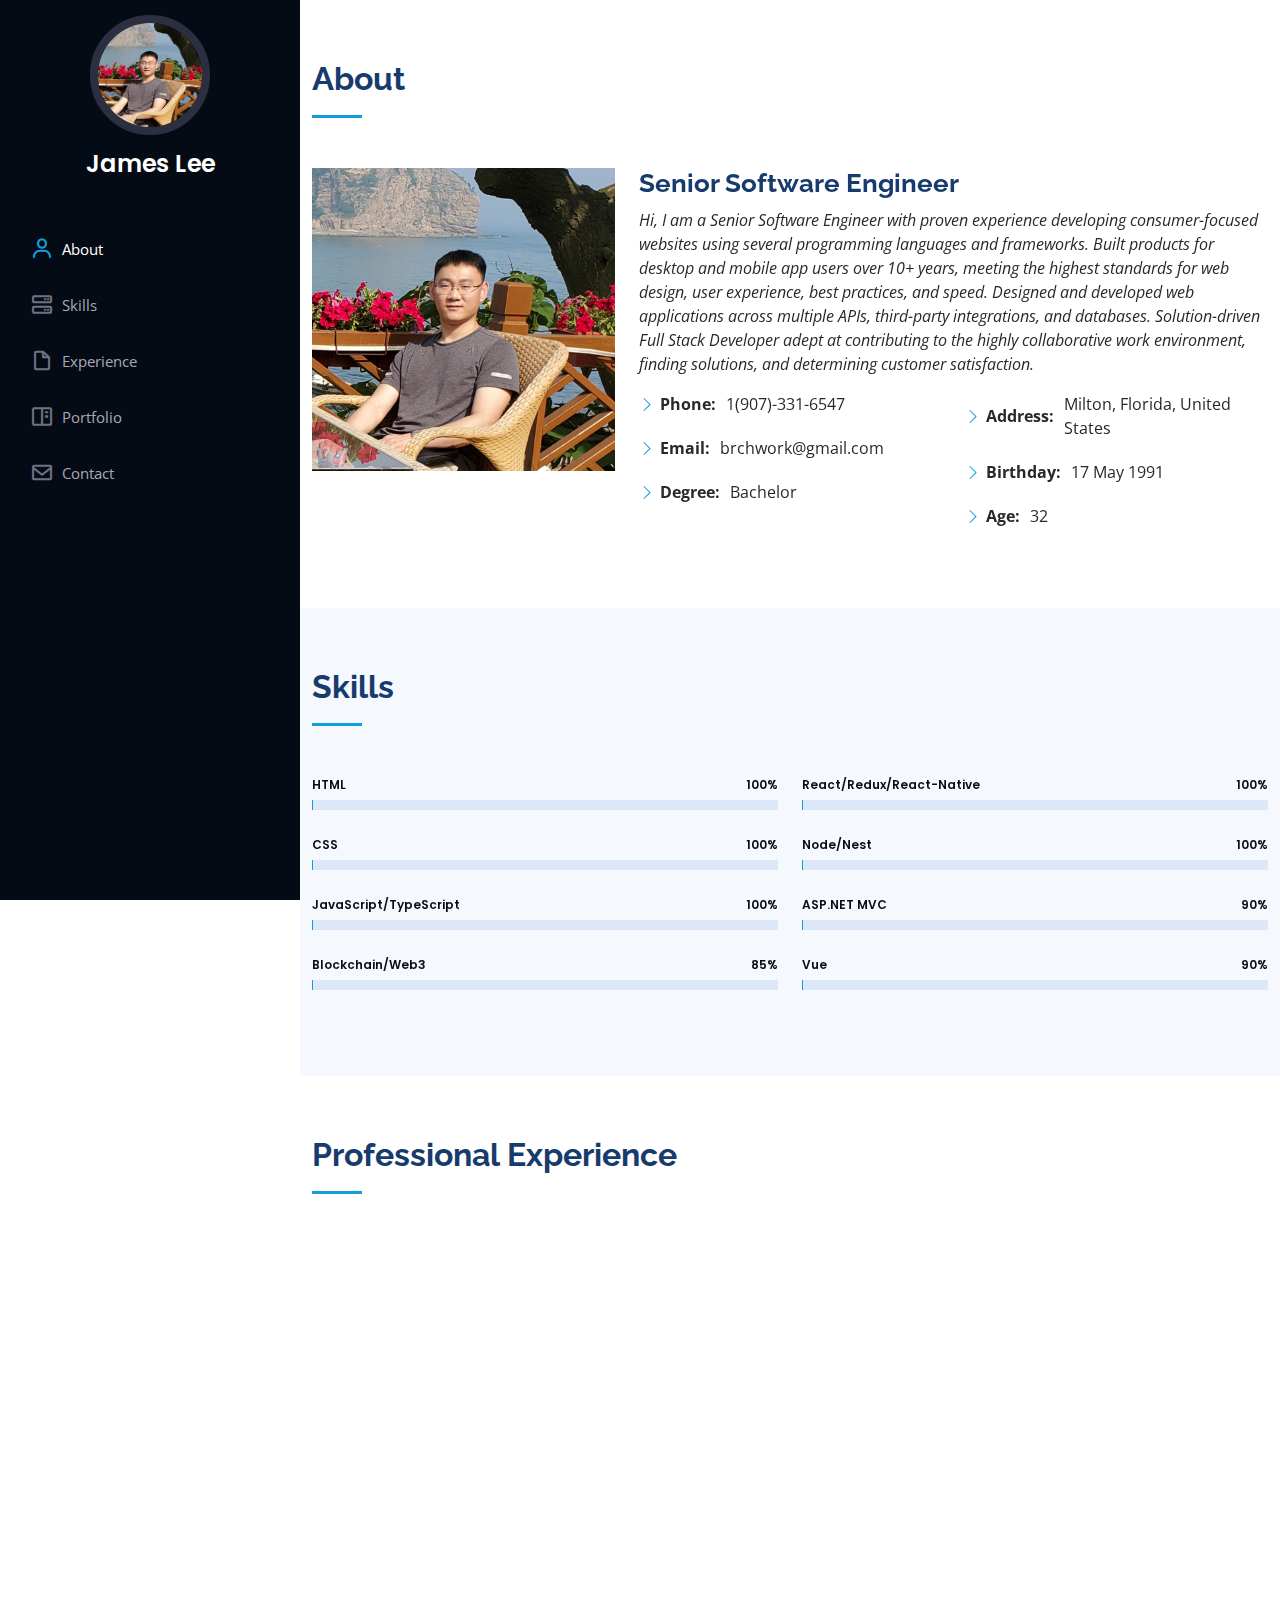
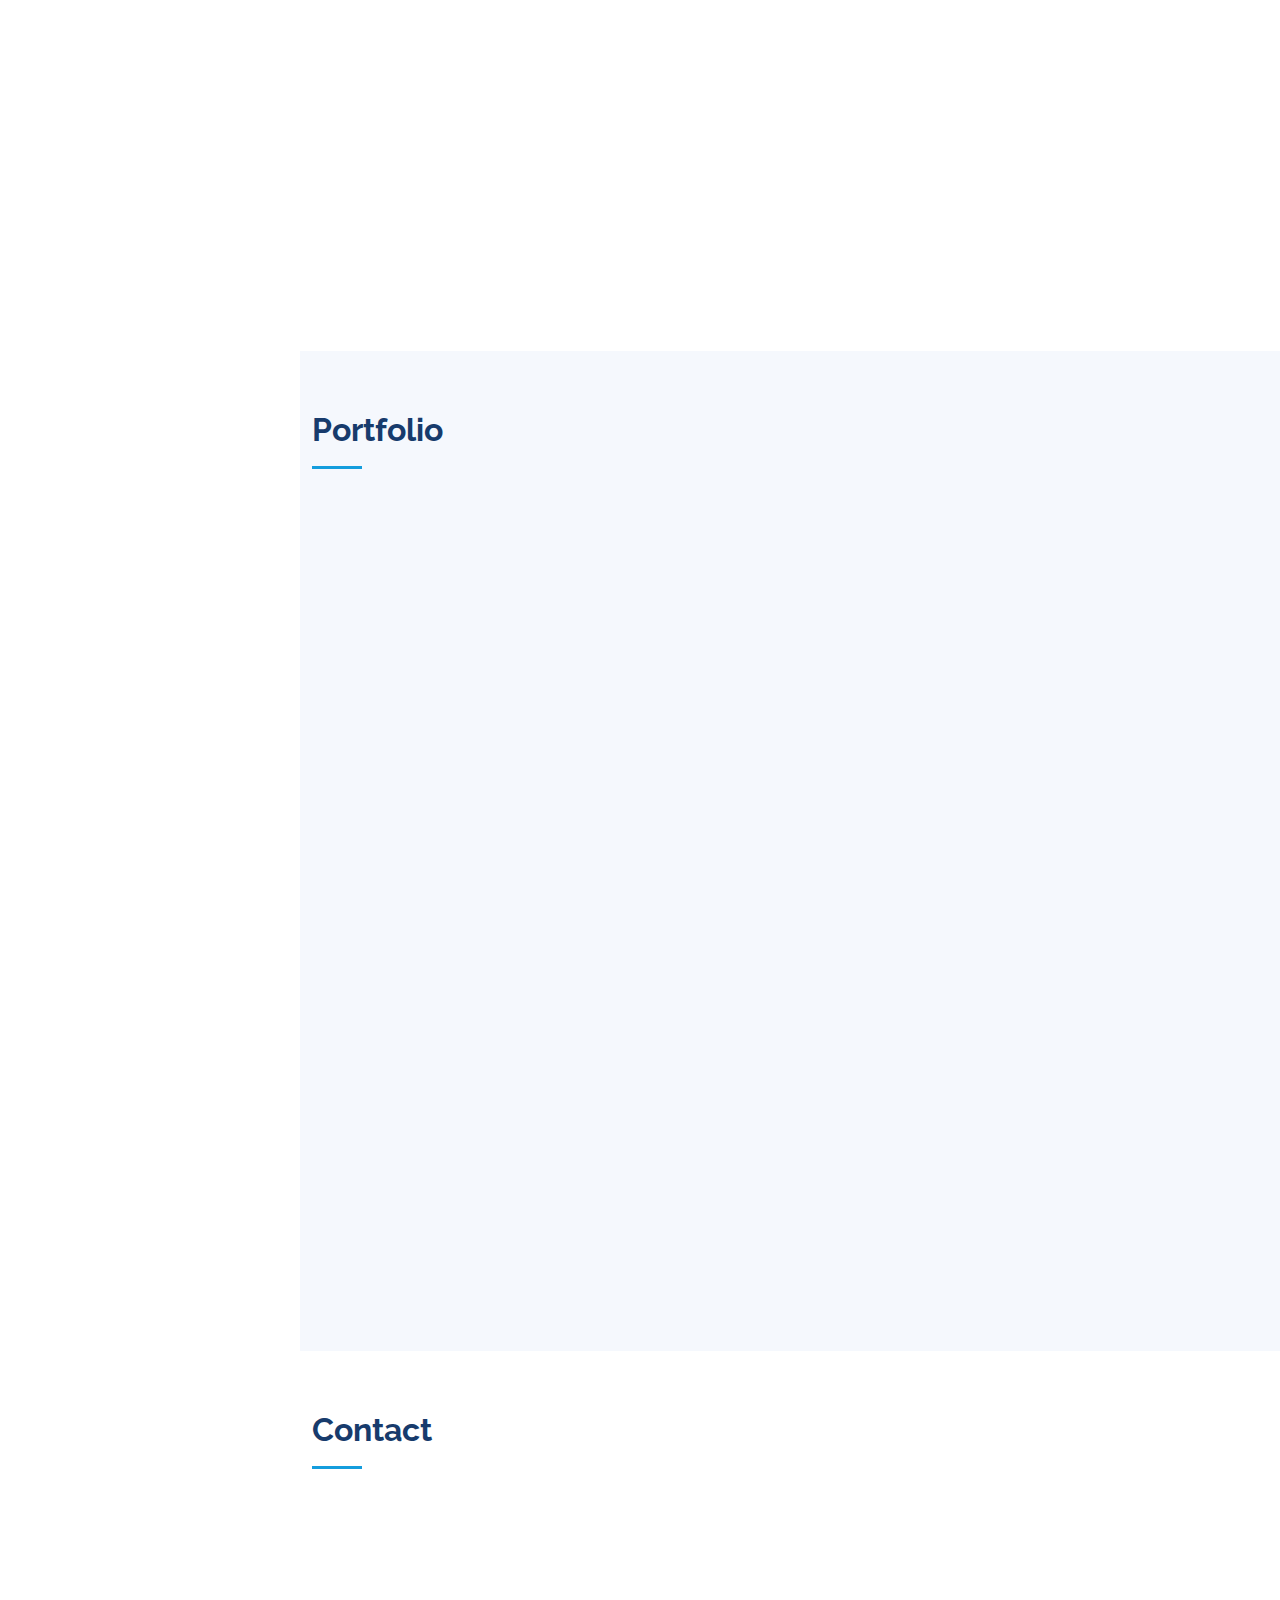
==== commit d5228918: "update my portfolio" ====
--- a/index.html
+++ b/index.html
@@ -1,264 +1,364 @@
 <!DOCTYPE html>
 <html lang="en">
-
-<head>
-  <meta charset="utf-8">
-  <meta content="width=device-width, initial-scale=1.0" name="viewport">
-
-  <title>Portfolio</title>
-  <meta content="" name="description">
-  <meta content="" name="keywords">
-
-  <!-- Favicons -->
-  <link href="assets/img/favicon.png" rel="icon">
-  <link href="assets/img/apple-touch-icon.png" rel="apple-touch-icon">
-
-  <!-- Google Fonts -->
-  <link
-    href="https://fonts.googleapis.com/css?family=Open+Sans:300,300i,400,400i,600,600i,700,700i|Raleway:300,300i,400,400i,500,500i,600,600i,700,700i|Poppins:300,300i,400,400i,500,500i,600,600i,700,700i"
-    rel="stylesheet">
-
-  <!-- Vendor CSS Files -->
-  <link href="assets/vendor/aos/aos.css" rel="stylesheet">
-  <link href="assets/vendor/bootstrap/css/bootstrap.min.css" rel="stylesheet">
-  <link href="assets/vendor/bootstrap-icons/bootstrap-icons.css" rel="stylesheet">
-  <link href="assets/vendor/boxicons/css/boxicons.min.css" rel="stylesheet">
-  <link href="assets/vendor/glightbox/css/glightbox.min.css" rel="stylesheet">
-  <link href="assets/vendor/swiper/swiper-bundle.min.css" rel="stylesheet">
-
-  <!-- Template Main CSS File -->
-  <link href="assets/css/style.css" rel="stylesheet">
-
-  <!-- =======================================================
+  <head>
+    <meta charset="utf-8" />
+    <meta content="width=device-width, initial-scale=1.0" name="viewport" />
+
+    <title>Portfolio</title>
+    <meta content="" name="description" />
+    <meta content="" name="keywords" />
+
+    <!-- Favicons -->
+    <link href="assets/img/favicon.png" rel="icon" />
+    <link href="assets/img/apple-touch-icon.png" rel="apple-touch-icon" />
+
+    <!-- Google Fonts -->
+    <link
+      href="https://fonts.googleapis.com/css?family=Open+Sans:300,300i,400,400i,600,600i,700,700i|Raleway:300,300i,400,400i,500,500i,600,600i,700,700i|Poppins:300,300i,400,400i,500,500i,600,600i,700,700i"
+      rel="stylesheet"
+    />
+
+    <!-- Vendor CSS Files -->
+    <link href="assets/vendor/aos/aos.css" rel="stylesheet" />
+    <link href="assets/vendor/bootstrap/css/bootstrap.min.css" rel="stylesheet" />
+    <link href="assets/vendor/bootstrap-icons/bootstrap-icons.css" rel="stylesheet" />
+    <link href="assets/vendor/boxicons/css/boxicons.min.css" rel="stylesheet" />
+    <link href="assets/vendor/glightbox/css/glightbox.min.css" rel="stylesheet" />
+    <link href="assets/vendor/swiper/swiper-bundle.min.css" rel="stylesheet" />
+
+    <!-- Template Main CSS File -->
+    <link href="assets/css/style.css" rel="stylesheet" />
+
+    <!-- =======================================================
   * Template Name: iPortfolio - v3.7.0
   * Template URL: https://bootstrapmade.com/iportfolio-bootstrap-portfolio-websites-template/
   * Author: BootstrapMade.com
   * License: https://bootstrapmade.com/license/
   ======================================================== -->
-</head>
-
-<body>
-
-  <!-- ======= Mobile nav toggle button ======= -->
-  <i class="bi bi-list mobile-nav-toggle d-xl-none"></i>
-
-  <!-- ======= Header ======= -->
-  <header id="header">
-    <div class="d-flex flex-column">
-
-      <div class="profile">
-        <img src="assets/img/profile-img.jpg" alt="" class="img-fluid rounded-circle">
-        <h1 class="text-light"><a href="index.html">Alex Smith</a></h1>
-        <div class="social-links mt-3 text-center">
-          <!-- <a href="#" class="google-plus"><i class="bx bxl-skype"></i></a>
+  </head>
+
+  <body>
+    <!-- ======= Mobile nav toggle button ======= -->
+    <i class="bi bi-list mobile-nav-toggle d-xl-none"></i>
+
+    <!-- ======= Header ======= -->
+    <header id="header">
+      <div class="d-flex flex-column">
+        <div class="profile">
+          <img src="assets/img/profile-img.jpg" alt="" class="img-fluid rounded-circle" />
+          <h1 class="text-light"><a href="index.html">James Lee</a></h1>
+          <div class="social-links mt-3 text-center">
+            <!-- <a href="#" class="google-plus"><i class="bx bxl-skype"></i></a>
           <a href="#" class="linkedin"><i class="bx bxl-linkedin"></i></a> -->
+          </div>
         </div>
+
+        <nav id="navbar" class="nav-menu navbar">
+          <ul>
+            <li>
+              <a href="#about" class="nav-link scrollto"
+                ><i class="bx bx-user"></i> <span>About</span></a
+              >
+            </li>
+            <li>
+              <a href="#skills" class="nav-link scrollto"
+                ><i class="bx bx-server"></i> <span>Skills</span></a
+              >
+            </li>
+            <li>
+              <a href="#resume" class="nav-link scrollto"
+                ><i class="bx bx-file-blank"></i> <span>Experience</span></a
+              >
+            </li>
+            <li>
+              <a href="#portfolio" class="nav-link scrollto"
+                ><i class="bx bx-book-content"></i> <span>Portfolio</span></a
+              >
+            </li>
+            <li>
+              <a href="#contact" class="nav-link scrollto"
+                ><i class="bx bx-envelope"></i> <span>Contact</span></a
+              >
+            </li>
+          </ul>
+        </nav>
+        <!-- .nav-menu -->
       </div>
-
-      <nav id="navbar" class="nav-menu navbar">
-        <ul>
-          <li><a href="#about" class="nav-link scrollto"><i class="bx bx-user"></i> <span>About</span></a></li>
-          <li><a href="#skills" class="nav-link scrollto"><i class="bx bx-server"></i> <span>Skills</span></a></li>
-          <li><a href="#resume" class="nav-link scrollto"><i class="bx bx-file-blank"></i> <span>Experience</span></a></li>
-          <li><a href="#portfolio" class="nav-link scrollto"><i class="bx bx-book-content"></i>
-              <span>Portfolio</span></a></li>
-          <li><a href="#contact" class="nav-link scrollto"><i class="bx bx-envelope"></i> <span>Contact</span></a></li>
-        </ul>
-      </nav><!-- .nav-menu -->
-    </div>
-  </header><!-- End Header -->
-
-  <main id="main">
-
-    <!-- ======= About Section ======= -->
-    <section id="about" class="about">
-      <div class="container">
-
-        <div class="section-title">
-          <h2>About</h2>
+    </header>
+    <!-- End Header -->
+
+    <main id="main">
+      <!-- ======= About Section ======= -->
+      <section id="about" class="about">
+        <div class="container">
+          <div class="section-title">
+            <h2>About</h2>
+          </div>
+
+          <div class="row">
+            <div class="col-lg-4" data-aos="fade-right">
+              <img src="assets/img/profile-img.jpg" class="img-fluid" alt="" />
+            </div>
+            <div class="col-lg-8 pt-4 pt-lg-0 content" data-aos="fade-left">
+              <h3>Senior Software Engineer</h3>
+              <p class="fst-italic">
+                Hi, I am a Senior Software Engineer with proven experience developing
+                consumer-focused websites using several programming languages and frameworks. Built
+                products for desktop and mobile app users over 10+ years, meeting the highest
+                standards for web design, user experience, best practices, and speed. Designed and
+                developed web applications across multiple APIs, third-party integrations, and
+                databases. Solution-driven Full Stack Developer adept at contributing to the highly
+                collaborative work environment, finding solutions, and determining customer
+                satisfaction.
+              </p>
+              <div class="row">
+                <div class="col-lg-6">
+                  <ul>
+                    <li>
+                      <i class="bi bi-chevron-right"></i> <strong>Phone:</strong>
+                      <span>1(907)-331-6547</span>
+                    </li>
+                    <li>
+                      <i class="bi bi-chevron-right"></i> <strong>Email:</strong>
+                      <span>brchwork@gmail.com</span>
+                    </li>
+                    <li>
+                      <i class="bi bi-chevron-right"></i> <strong>Degree:</strong>
+                      <span>Bachelor</span>
+                    </li>
+                  </ul>
+                </div>
+                <div class="col-lg-6">
+                  <ul>
+                    <li>
+                      <i class="bi bi-chevron-right"></i> <strong>Address:</strong>
+                      <span>Milton, Florida, United States</span>
+                    </li>
+                    <li>
+                      <i class="bi bi-chevron-right"></i> <strong>Birthday:</strong>
+                      <span>17 May 1991</span>
+                    </li>
+                    <li>
+                      <i class="bi bi-chevron-right"></i> <strong>Age:</strong> <span>32</span>
+                    </li>
+                  </ul>
+                </div>
+              </div>
+            </div>
+          </div>
         </div>
-
-        <div class="row">
-          <div class="col-lg-4" data-aos="fade-right">
-            <img src="assets/img/profile-img.jpg" class="img-fluid" alt="">
-          </div>
-          <div class="col-lg-8 pt-4 pt-lg-0 content" data-aos="fade-left">
-            <h3>Software engineer.</h3>
-            <p class="fst-italic">
-              Hi, I am a passionate JavaScript based Full Stack Developer having experince in HTML, CSS, JavaScript, and
-              various open-soure frameworks such as ReactJS, Angular, NodeJS, ExpressJS, Python, NextJS, etc. <br>
-              I am skilled in using these frameworks to develop web applications based on Single Page Applications (SPA) architectures.<br>
-              I love learning new things and have a knack for finding new approaches to solve problems in unique ways.
-            </p>
-            <div class="row">
-              <div class="col-lg-6">
+      </section>
+      <!-- End About Section -->
+
+      <!-- ======= Skills Section ======= -->
+      <section id="skills" class="skills section-bg">
+        <div class="container">
+          <div class="section-title">
+            <h2>Skills</h2>
+          </div>
+
+          <div class="row skills-content">
+            <div class="col-lg-6" data-aos="fade-up">
+              <div class="progress">
+                <span class="skill">HTML <i class="val">100%</i></span>
+                <div class="progress-bar-wrap">
+                  <div
+                    class="progress-bar"
+                    role="progressbar"
+                    aria-valuenow="100"
+                    aria-valuemin="0"
+                    aria-valuemax="100"
+                  ></div>
+                </div>
+              </div>
+
+              <div class="progress">
+                <span class="skill">CSS <i class="val">100%</i></span>
+                <div class="progress-bar-wrap">
+                  <div
+                    class="progress-bar"
+                    role="progressbar"
+                    aria-valuenow="100"
+                    aria-valuemin="0"
+                    aria-valuemax="100"
+                  ></div>
+                </div>
+              </div>
+
+              <div class="progress">
+                <span class="skill">JavaScript/TypeScript <i class="val">100%</i></span>
+                <div class="progress-bar-wrap">
+                  <div
+                    class="progress-bar"
+                    role="progressbar"
+                    aria-valuenow="100"
+                    aria-valuemin="0"
+                    aria-valuemax="100"
+                  ></div>
+                </div>
+              </div>
+
+              <div class="progress">
+                <span class="skill">Blockchain/Web3<i class="val">85%</i></span>
+                <div class="progress-bar-wrap">
+                  <div
+                    class="progress-bar"
+                    role="progressbar"
+                    aria-valuenow="85"
+                    aria-valuemin="0"
+                    aria-valuemax="100"
+                  ></div>
+                </div>
+              </div>
+            </div>
+
+            <div class="col-lg-6" data-aos="fade-up" data-aos-delay="100">
+              <div class="progress">
+                <span class="skill">React/Redux/React-Native<i class="val">100%</i></span>
+                <div class="progress-bar-wrap">
+                  <div
+                    class="progress-bar"
+                    role="progressbar"
+                    aria-valuenow="100"
+                    aria-valuemin="0"
+                    aria-valuemax="100"
+                  ></div>
+                </div>
+              </div>
+
+              <div class="progress">
+                <span class="skill">Node/Nest<i class="val">100%</i></span>
+                <div class="progress-bar-wrap">
+                  <div
+                    class="progress-bar"
+                    role="progressbar"
+                    aria-valuenow="100"
+                    aria-valuemin="0"
+                    aria-valuemax="100"
+                  ></div>
+                </div>
+              </div>
+
+              <div class="progress">
+                <span class="skill">ASP.NET MVC<i class="val">90%</i></span>
+                <div class="progress-bar-wrap">
+                  <div
+                    class="progress-bar"
+                    role="progressbar"
+                    aria-valuenow="90"
+                    aria-valuemin="0"
+                    aria-valuemax="100"
+                  ></div>
+                </div>
+              </div>
+
+              <div class="progress">
+                <span class="skill">Vue<i class="val">90%</i></span>
+                <div class="progress-bar-wrap">
+                  <div
+                    class="progress-bar"
+                    role="progressbar"
+                    aria-valuenow="90"
+                    aria-valuemin="0"
+                    aria-valuemax="100"
+                  ></div>
+                </div>
+              </div>
+            </div>
+          </div>
+        </div>
+      </section>
+      <!-- End Skills Section -->
+
+      <!-- ======= Resume Section ======= -->
+      <section id="resume" class="resume">
+        <div class="container">
+          <div class="section-title">
+            <h2>Professional Experience</h2>
+          </div>
+
+          <div class="row">
+            <div class="col-lg-6" data-aos="fade-up">
+              <div class="resume-item">
+                <h4>Senior Software Engineer</h4>
+                <h5>Jan 2021 - Nov 2023</h5>
                 <ul>
-                  <li><i class="bi bi-chevron-right"></i> <strong>Phone:</strong> <span>+123 456 7890</span></li>
-                  <li><i class="bi bi-chevron-right"></i> <strong>Email:</strong> <span>youremail@gmail.com</span></li>
-                  <li><i class="bi bi-chevron-right"></i> <strong>Degree:</strong> <span>Master</span></li>
+                  <li>
+                    Discussed project progress with customers, collected feedback on different
+                    stages and directly addressed concerns.
+                  </li>
+                  <li>Maintained high-level expertise in React state management strategies.</li>
+                  <li>
+                    Provided software application engineering and maintenance for development
+                    lifecycle.
+                  </li>
+                  <li>Developed unit test cases for testing and automation.</li>
                 </ul>
               </div>
-              <div class="col-lg-6">
+              <div class="resume-item">
+                <h4>Software Engineer</h4>
+                <h5>May 2018 - Dec 2020</h5>
                 <ul>
-                  <li><i class="bi bi-chevron-right"></i> <strong>Birthday:</strong> <span>1 May 1995</span></li>
-                  <li><i class="bi bi-chevron-right"></i> <strong>Age:</strong> <span>30</span></li>
+                  <li>
+                    Contribute to increasing users by building the official website and documents
+                    platform using React, AWS, Google Extension, GitBook.
+                  </li>
+                  <li>
+                    Analyzed existing software implementations to identify areas requiring
+                    improvement.
+                  </li>
+                  <li>Analyzed code and corrected errors to optimize output.</li>
+                  <li>
+                    Developed functional databases, applications and servers to support websites on
+                    back-end.
+                  </li>
                 </ul>
               </div>
             </div>
+            <div class="col-lg-6" data-aos="fade-up" data-aos-delay="100">
+              <div class="resume-item">
+                <h4>Full Stack Developer</h4>
+                <h5>Aug 2016 - Apr 2018</h5>
+                <ul>
+                  <li>Developed web platform back ends using Node.js and Express frameworks.</li>
+                  <li>Built APIs and data clients to consume APIs.</li>
+                  <li>
+                    Troubleshot and tested software and debugged to clean up code and improve
+                    efficiency.
+                  </li>
+                  <li>
+                    Created powerful Content Management Systems to serve as interface for client.
+                  </li>
+                </ul>
+              </div>
+              <div class="resume-item">
+                <h4>Frontend Developer</h4>
+                <h5>Apr 2012 - Aug 2016</h5>
+                <ul>
+                  <li>
+                    Developed a delivery logistics platform using Javascript, HTML, CSS, jQuery,
+                    Websocket, etc.
+                  </li>
+                  <li>Migrated web pages in PHP.</li>
+                  <li>Implemented real-time location tracking using google maps and web socket.</li>
+                  <li>
+                    Tested web-based product functionality and delivered iterations to customer.
+                  </li>
+                </ul>
+              </div>
+            </div>
           </div>
         </div>
-
-      </div>
-    </section><!-- End About Section -->
-
-    <!-- ======= Skills Section ======= -->
-    <section id="skills" class="skills section-bg">
-      <div class="container">
-
-        <div class="section-title">
-          <h2>Skills</h2>
-        </div>
-
-        <div class="row skills-content">
-          <div class="col-lg-6" data-aos="fade-up">
-            <div class="progress">
-              <span class="skill">HTML <i class="val">100%</i></span>
-              <div class="progress-bar-wrap">
-                <div class="progress-bar" role="progressbar" aria-valuenow="100" aria-valuemin="0" aria-valuemax="100">
-                </div>
-              </div>
-            </div>
-
-            <div class="progress">
-              <span class="skill">CSS <i class="val">100%</i></span>
-              <div class="progress-bar-wrap">
-                <div class="progress-bar" role="progressbar" aria-valuenow="100" aria-valuemin="0" aria-valuemax="100">
-                </div>
-              </div>
-            </div>
-
-            <div class="progress">
-              <span class="skill">JavaScript/TypeScript <i class="val">100%</i></span>
-              <div class="progress-bar-wrap">
-                <div class="progress-bar" role="progressbar" aria-valuenow="100" aria-valuemin="0" aria-valuemax="100">
-                </div>
-              </div>
-            </div>
-
-            <div class="progress">
-              <span class="skill">Database <i class="val">90%</i></span>
-              <div class="progress-bar-wrap">
-                <div class="progress-bar" role="progressbar" aria-valuenow="90" aria-valuemin="0" aria-valuemax="100">
-                </div>
-              </div>
-            </div>
-
-          </div>
-
-          <div class="col-lg-6" data-aos="fade-up" data-aos-delay="100">
-
-            <div class="progress">
-              <span class="skill">React <i class="val">100%</i></span>
-              <div class="progress-bar-wrap">
-                <div class="progress-bar" role="progressbar" aria-valuenow="100" aria-valuemin="0" aria-valuemax="100">
-                </div>
-              </div>
-            </div>
-
-            <div class="progress">
-              <span class="skill">Node.JS <i class="val">100%</i></span>
-              <div class="progress-bar-wrap">
-                <div class="progress-bar" role="progressbar" aria-valuenow="100" aria-valuemin="0" aria-valuemax="100">
-                </div>
-              </div>
-            </div>
-
-            <div class="progress">
-              <span class="skill">Python <i class="val">90%</i></span>
-              <div class="progress-bar-wrap">
-                <div class="progress-bar" role="progressbar" aria-valuenow="90" aria-valuemin="0" aria-valuemax="100">
-                </div>
-              </div>
-            </div>
-
-            <div class="progress">
-              <span class="skill">Mobile <i class="val">85%</i></span>
-              <div class="progress-bar-wrap">
-                <div class="progress-bar" role="progressbar" aria-valuenow="85" aria-valuemin="0" aria-valuemax="100">
-                </div>
-              </div>
-            </div>
-
-          </div>
-
-        </div>
-
-      </div>
-    </section><!-- End Skills Section -->
-
-    <!-- ======= Resume Section ======= -->
-    <section id="resume" class="resume">
-      <div class="container">
-
-        <div class="section-title">
-          <h2>Professional Experience</h2>
-        </div>
-
-        <div class="row">
-          <div class="col-lg-6" data-aos="fade-up">
-            <div class="resume-item">
-              <h4>Senior Full Stack Developer</h4>
-              <h5>April 2020 - Present</h5>
-              <ul>
-                <li>Lead in the design, development, and implementation of the graphic, layout, and production
-                  communication materials</li>
-                <li>Wrote auto deployment script using Circle-CI and integrated CI/CD with Github</li>
-                <li>Integrated various third-party APIs including AWS S3, Cognito, Facebook and Google</li>
-                <li>Built a mobile application</li>
-              </ul>
-            </div>
-            <div class="resume-item">
-              <h4>Full Stack Developer</h4>
-              <h5>October 2017 - April 2020</h5>
-              <ul>
-                <li>Managed project using Github and Jira by creating/assigning/testing tickets</li>
-                <li>Frontend development using React.js/Redux and Backend development using Node.js and MongoDB.</li>
-                <li>Maintenance, bug-fixing & enhancement to post-launch support</li>
-              </ul>
-            </div>
-          </div>
-          <div class="col-lg-6" data-aos="fade-up" data-aos-delay="100">
-            <div class="resume-item">
-              <h4>Senior Frontend Developer</h4>
-              <h5>August 2015 - October 2017</h5>
-              <ul>
-                <li>Developed modern UI, Pixel-Perfect and Responsive UIs for website using React.js and Angular.js.</li>
-                <li>Integrated Third-party API.</li>
-                <li>Github and Agile project management like Jira and Asana.</li>
-              </ul>
-            </div>
-            <div class="resume-item">
-              <h4>Frontend Developer</h4>
-              <h5>March 2013 - August 2015</h5>
-              <ul>
-                <li>Developing Frontend Web using HTML, CSS, JavaScript</li>
-                <li>Integrated an application with a NoSQL database using JSON endpoints.</li>
-              </ul>
-            </div>
-          </div>
-        </div>
-
-      </div>
-    </section><!-- End Resume Section -->
-
-    <!-- ======= Portfolio Section ======= -->
-    <section id="portfolio" class="portfolio section-bg">
-      <div class="container">
-
-        <div class="section-title">
-          <h2>Portfolio</h2>
-        </div>
-<!-- 
+      </section>
+      <!-- End Resume Section -->
+
+      <!-- ======= Portfolio Section ======= -->
+      <section id="portfolio" class="portfolio section-bg">
+        <div class="container">
+          <div class="section-title">
+            <h2>Portfolio</h2>
+          </div>
+          <!--
         <div class="row" data-aos="fade-up">
           <div class="col-lg-12 d-flex justify-content-center">
             <ul id="portfolio-flters">
@@ -270,180 +370,239 @@
           </div>
         </div> -->
 
-        <div class="row portfolio-container" data-aos="fade-up" data-aos-delay="100">
-
-          <div class="col-lg-4 col-md-6 portfolio-item filter-app">
-            <div class="portfolio-wrap">
-              <img src="assets/img/portfolio/portfolio-1.jpg" class="img-fluid" alt="">
-              <div class="portfolio-links">
-                <a href="assets/img/portfolio/portfolio-1.jpg" data-gallery="portfolioGallery"
-                  class="portfolio-lightbox" title="David Sandy Official Website"><i class="bx bx-plus"></i></a>
-                <a href="portfolio-details.html" title="More Details"><i class="bx bx-link"></i></a>
-              </div>
-            </div>
-          </div>
-
-          <div class="col-lg-4 col-md-6 portfolio-item filter-web">
-            <div class="portfolio-wrap">
-              <img src="assets/img/portfolio/portfolio-2.jpg" class="img-fluid" alt="">
-              <div class="portfolio-links">
-                <a href="assets/img/portfolio/portfolio-2.jpg" data-gallery="portfolioGallery"
-                  class="portfolio-lightbox" title="Give Garden Website"><i class="bx bx-plus"></i></a>
-                <a href="portfolio-details-2.html" title="More Details"><i class="bx bx-link"></i></a>
-              </div>
-            </div>
-          </div>
-
-          <div class="col-lg-4 col-md-6 portfolio-item filter-app">
-            <div class="portfolio-wrap">
-              <img src="assets/img/portfolio/portfolio-3.jpg" class="img-fluid" alt="">
-              <div class="portfolio-links">
-                <a href="assets/img/portfolio/portfolio-3.jpg" data-gallery="portfolioGallery"
-                  class="portfolio-lightbox" title="Titan Social Website"><i class="bx bx-plus"></i></a>
-                <a href="portfolio-details-3.html" title="More Details"><i class="bx bx-link"></i></a>
-              </div>
-            </div>
-          </div>
-
-          <div class="col-lg-4 col-md-6 portfolio-item filter-card">
-            <div class="portfolio-wrap">
-              <img src="assets/img/portfolio/portfolio-4.jpg" class="img-fluid" alt="">
-              <div class="portfolio-links">
-                <a href="assets/img/portfolio/portfolio-4.jpg" data-gallery="portfolioGallery"
-                  class="portfolio-lightbox" title="Vintage Persian Rugs Website"><i class="bx bx-plus"></i></a>
-                <a href="portfolio-details-4.html" title="More Details"><i class="bx bx-link"></i></a>
-              </div>
-            </div>
-          </div>
-
-          <div class="col-lg-4 col-md-6 portfolio-item filter-web">
-            <div class="portfolio-wrap">
-              <img src="assets/img/portfolio/portfolio-5.jpg" class="img-fluid" alt="">
-              <div class="portfolio-links">
-                <a href="assets/img/portfolio/portfolio-5.jpg" data-gallery="portfolioGallery"
-                  class="portfolio-lightbox" title="Sealogs Website"><i class="bx bx-plus"></i></a>
-                <a href="portfolio-details-5.html" title="More Details"><i class="bx bx-link"></i></a>
-              </div>
-            </div>
-          </div>
-
-          <div class="col-lg-4 col-md-6 portfolio-item filter-app">
-            <div class="portfolio-wrap">
-              <img src="assets/img/portfolio/portfolio-6.jpg" class="img-fluid" alt="">
-              <div class="portfolio-links">
-                <a href="assets/img/portfolio/portfolio-6.jpg" data-gallery="portfolioGallery"
-                  class="portfolio-lightbox" title="DeKing Decks Website"><i class="bx bx-plus"></i></a>
-                <a href="portfolio-details-6.html" title="More Details"><i class="bx bx-link"></i></a>
-              </div>
-            </div>
-          </div>
-
-          <div class="col-lg-4 col-md-6 portfolio-item filter-card">
-            <div class="portfolio-wrap">
-              <img src="assets/img/portfolio/portfolio-7.jpg" class="img-fluid" alt="">
-              <div class="portfolio-links">
-                <a href="assets/img/portfolio/portfolio-7.jpg" data-gallery="portfolioGallery"
-                  class="portfolio-lightbox" title="EXR Website"><i class="bx bx-plus"></i></a>
-                <a href="portfolio-details-7.html" title="More Details"><i class="bx bx-link"></i></a>
-              </div>
-            </div>
-          </div>
-
+          <div class="row portfolio-container" data-aos="fade-up" data-aos-delay="100">
+            <div class="col-lg-4 col-md-6 portfolio-item filter-app">
+              <div class="portfolio-wrap">
+                <img src="assets/img/portfolio/portfolio-1.png" class="img-fluid" alt="" />
+                <div class="portfolio-links">
+                  <a
+                    href="assets/img/portfolio/portfolio-1.png"
+                    data-gallery="portfolioGallery"
+                    class="portfolio-lightbox"
+                    title="California Pizza Kitchen Website"
+                    ><i class="bx bx-plus"></i
+                  ></a>
+                  <a href="portfolio-details.html" title="More Details"
+                    ><i class="bx bx-link"></i
+                  ></a>
+                </div>
+              </div>
+            </div>
+
+            <div class="col-lg-4 col-md-6 portfolio-item filter-web">
+              <div class="portfolio-wrap">
+                <img src="assets/img/portfolio/portfolio-2.png" class="img-fluid" alt="" />
+                <div class="portfolio-links">
+                  <a
+                    href="assets/img/portfolio/portfolio-2.png"
+                    data-gallery="portfolioGallery"
+                    class="portfolio-lightbox"
+                    title="Give Garden Website"
+                    ><i class="bx bx-plus"></i
+                  ></a>
+                  <a href="portfolio-details-2.html" title="More Details"
+                    ><i class="bx bx-link"></i
+                  ></a>
+                </div>
+              </div>
+            </div>
+
+            <div class="col-lg-4 col-md-6 portfolio-item filter-card">
+              <div class="portfolio-wrap">
+                <img src="assets/img/portfolio/portfolio-4.jpg" class="img-fluid" alt="" />
+                <div class="portfolio-links">
+                  <a
+                    href="assets/img/portfolio/portfolio-4.jpg"
+                    data-gallery="portfolioGallery"
+                    class="portfolio-lightbox"
+                    title="Vintage Persian Rugs Website"
+                    ><i class="bx bx-plus"></i
+                  ></a>
+                  <a href="portfolio-details-4.html" title="More Details"
+                    ><i class="bx bx-link"></i
+                  ></a>
+                </div>
+              </div>
+            </div>
+
+            <div class="col-lg-4 col-md-6 portfolio-item filter-web">
+              <div class="portfolio-wrap">
+                <img src="assets/img/portfolio/portfolio-5.jpg" class="img-fluid" alt="" />
+                <div class="portfolio-links">
+                  <a
+                    href="assets/img/portfolio/portfolio-5.jpg"
+                    data-gallery="portfolioGallery"
+                    class="portfolio-lightbox"
+                    title="Sealogs Website"
+                    ><i class="bx bx-plus"></i
+                  ></a>
+                  <a href="portfolio-details-5.html" title="More Details"
+                    ><i class="bx bx-link"></i
+                  ></a>
+                </div>
+              </div>
+            </div>
+
+            <div class="col-lg-4 col-md-6 portfolio-item filter-app">
+              <div class="portfolio-wrap">
+                <img src="assets/img/portfolio/portfolio-6.jpg" class="img-fluid" alt="" />
+                <div class="portfolio-links">
+                  <a
+                    href="assets/img/portfolio/portfolio-6.jpg"
+                    data-gallery="portfolioGallery"
+                    class="portfolio-lightbox"
+                    title="DeKing Decks Website"
+                    ><i class="bx bx-plus"></i
+                  ></a>
+                  <a href="portfolio-details-6.html" title="More Details"
+                    ><i class="bx bx-link"></i
+                  ></a>
+                </div>
+              </div>
+            </div>
+
+            <div class="col-lg-4 col-md-6 portfolio-item filter-card">
+              <div class="portfolio-wrap">
+                <img src="assets/img/portfolio/portfolio-7.jpg" class="img-fluid" alt="" />
+                <div class="portfolio-links">
+                  <a
+                    href="assets/img/portfolio/portfolio-7.jpg"
+                    data-gallery="portfolioGallery"
+                    class="portfolio-lightbox"
+                    title="EXR Website"
+                    ><i class="bx bx-plus"></i
+                  ></a>
+                  <a href="portfolio-details-7.html" title="More Details"
+                    ><i class="bx bx-link"></i
+                  ></a>
+                </div>
+              </div>
+            </div>
+
+            <div class="col-lg-4 col-md-6 portfolio-item filter-card">
+              <div class="portfolio-wrap">
+                <img src="assets/img/portfolio/portfolio-8.png" class="img-fluid" alt="" />
+                <div class="portfolio-links">
+                  <a
+                    href="assets/img/portfolio/portfolio-8.png"
+                    data-gallery="portfolioGallery"
+                    class="portfolio-lightbox"
+                    title="Farm Fresh Mobile Application"
+                    ><i class="bx bx-plus"></i
+                  ></a>
+                  <a href="portfolio-details-8.html" title="More Details"
+                    ><i class="bx bx-link"></i
+                  ></a>
+                </div>
+              </div>
+            </div>
+            <div class="col-lg-4 col-md-6 portfolio-item filter-card">
+              <div class="portfolio-wrap">
+                <img src="assets/img/portfolio/portfolio-9.png" class="img-fluid" alt="" />
+                <div class="portfolio-links">
+                  <a
+                    href="assets/img/portfolio/portfolio-9.png"
+                    data-gallery="portfolioGallery"
+                    class="portfolio-lightbox"
+                    title="Enlyt Health"
+                    ><i class="bx bx-plus"></i
+                  ></a>
+                  <a href="portfolio-details-9.html" title="More Details"
+                    ><i class="bx bx-link"></i
+                  ></a>
+                </div>
+              </div>
+            </div>
+          </div>
         </div>
-
-      </div>
-    </section><!-- End Portfolio Section -->
-
-    <!-- ======= Contact Section ======= -->
-    <section id="contact" class="contact">
-      <div class="container">
-
-        <div class="section-title">
-          <h2>Contact</h2>
+      </section>
+      <!-- End Portfolio Section -->
+
+      <!-- ======= Contact Section ======= -->
+      <section id="contact" class="contact">
+        <div class="container">
+          <div class="section-title">
+            <h2>Contact</h2>
+          </div>
+
+          <div class="row" data-aos="fade-in">
+            <div class="col-lg-7 mt-5 mt-lg-0 d-flex align-items-stretch">
+              <form action="forms/contact.php" method="post" role="form" class="php-email-form">
+                <div class="row">
+                  <div class="form-group col-md-6">
+                    <label for="name">Your Name</label>
+                    <input type="text" name="name" class="form-control" id="name" required />
+                  </div>
+                  <div class="form-group col-md-6">
+                    <label for="name">Your Email</label>
+                    <input type="email" class="form-control" name="email" id="email" required />
+                  </div>
+                </div>
+                <div class="form-group">
+                  <label for="name">Subject</label>
+                  <input type="text" class="form-control" name="subject" id="subject" required />
+                </div>
+                <div class="form-group">
+                  <label for="name">Message</label>
+                  <textarea class="form-control" name="message" rows="2" required></textarea>
+                </div>
+                <div class="my-3">
+                  <div class="loading">Loading</div>
+                  <div class="error-message"></div>
+                  <div class="sent-message">Your message has been sent. Thank you!</div>
+                </div>
+                <div class="text-center"><button type="submit">Send Message</button></div>
+              </form>
+            </div>
+
+            <div class="col-lg-5 d-flex align-items-stretch">
+              <div class="info">
+                <div class="address">
+                  <i class="bi bi-geo-alt"></i>
+                  <h4>Location:</h4>
+                  <p>Milton, Florida, United States</p>
+                </div>
+
+                <div class="email">
+                  <i class="bi bi-envelope"></i>
+                  <h4>Email:</h4>
+                  <p>brchwork@gmail.com</p>
+                </div>
+
+                <div class="phone">
+                  <i class="bi bi-phone"></i>
+                  <h4>Call:</h4>
+                  <p>1(907)-331-6547</p>
+                </div>
+              </div>
+            </div>
+          </div>
         </div>
-
-        <div class="row" data-aos="fade-in">
-
-          <div class="col-lg-7 mt-5 mt-lg-0 d-flex align-items-stretch">
-            <form action="forms/contact.php" method="post" role="form" class="php-email-form">
-              <div class="row">
-                <div class="form-group col-md-6">
-                  <label for="name">Your Name</label>
-                  <input type="text" name="name" class="form-control" id="name" required>
-                </div>
-                <div class="form-group col-md-6">
-                  <label for="name">Your Email</label>
-                  <input type="email" class="form-control" name="email" id="email" required>
-                </div>
-              </div>
-              <div class="form-group">
-                <label for="name">Subject</label>
-                <input type="text" class="form-control" name="subject" id="subject" required>
-              </div>
-              <div class="form-group">
-                <label for="name">Message</label>
-                <textarea class="form-control" name="message" rows="2" required></textarea>
-              </div>
-              <div class="my-3">
-                <div class="loading">Loading</div>
-                <div class="error-message"></div>
-                <div class="sent-message">Your message has been sent. Thank you!</div>
-              </div>
-              <div class="text-center"><button type="submit">Send Message</button></div>
-            </form>
-          </div>
-
-          <div class="col-lg-5 d-flex align-items-stretch">
-            <div class="info">
-              <div class="address">
-                <i class="bi bi-geo-alt"></i>
-                <h4>Location:</h4>
-                <p>A108 Adam Street, New York, NY 535022</p>
-              </div>
-
-              <div class="email">
-                <i class="bi bi-envelope"></i>
-                <h4>Email:</h4>
-                <p>info@example.com</p>
-              </div>
-
-              <div class="phone">
-                <i class="bi bi-phone"></i>
-                <h4>Call:</h4>
-                <p>+1 5589 55488 55s</p>
-              </div>
-            </div>
-
-          </div>
-
-        </div>
-
-      </div>
-    </section><!-- End Contact Section -->
-
-  </main><!-- End #main -->
-
-  <!-- ======= Footer ======= -->
-  <footer id="footer">
-  </footer><!-- End  Footer -->
-
-  <a href="#" class="back-to-top d-flex align-items-center justify-content-center"><i
-      class="bi bi-arrow-up-short"></i></a>
-
-  <!-- Vendor JS Files -->
-  <script src="assets/vendor/purecounter/purecounter.js"></script>
-  <script src="assets/vendor/aos/aos.js"></script>
-  <script src="assets/vendor/bootstrap/js/bootstrap.bundle.min.js"></script>
-  <script src="assets/vendor/glightbox/js/glightbox.min.js"></script>
-  <script src="assets/vendor/isotope-layout/isotope.pkgd.min.js"></script>
-  <script src="assets/vendor/swiper/swiper-bundle.min.js"></script>
-  <script src="assets/vendor/typed.js/typed.min.js"></script>
-  <script src="assets/vendor/waypoints/noframework.waypoints.js"></script>
-  <script src="assets/vendor/php-email-form/validate.js"></script>
-
-  <!-- Template Main JS File -->
-  <script src="assets/js/main.js"></script>
-
-</body>
-
-</html>+      </section>
+      <!-- End Contact Section -->
+    </main>
+    <!-- End #main -->
+
+    <!-- ======= Footer ======= -->
+    <footer id="footer"></footer>
+    <!-- End  Footer -->
+
+    <a href="#" class="back-to-top d-flex align-items-center justify-content-center"
+      ><i class="bi bi-arrow-up-short"></i
+    ></a>
+
+    <!-- Vendor JS Files -->
+    <script src="assets/vendor/purecounter/purecounter.js"></script>
+    <script src="assets/vendor/aos/aos.js"></script>
+    <script src="assets/vendor/bootstrap/js/bootstrap.bundle.min.js"></script>
+    <script src="assets/vendor/glightbox/js/glightbox.min.js"></script>
+    <script src="assets/vendor/isotope-layout/isotope.pkgd.min.js"></script>
+    <script src="assets/vendor/swiper/swiper-bundle.min.js"></script>
+    <script src="assets/vendor/typed.js/typed.min.js"></script>
+    <script src="assets/vendor/waypoints/noframework.waypoints.js"></script>
+    <script src="assets/vendor/php-email-form/validate.js"></script>
+
+    <!-- Template Main JS File -->
+    <script src="assets/js/main.js"></script>
+  </body>
+</html>
--- a/assets/css/style.css
+++ b/assets/css/style.css
@@ -376,7 +376,7 @@
 .skills .progress .skill {
   padding: 0;
   margin: 0 0 6px 0;
-  text-transform: uppercase;
+  /* text-transform: uppercase; */
   display: block;
   font-weight: 600;
   font-family: "Poppins", sans-serif;
